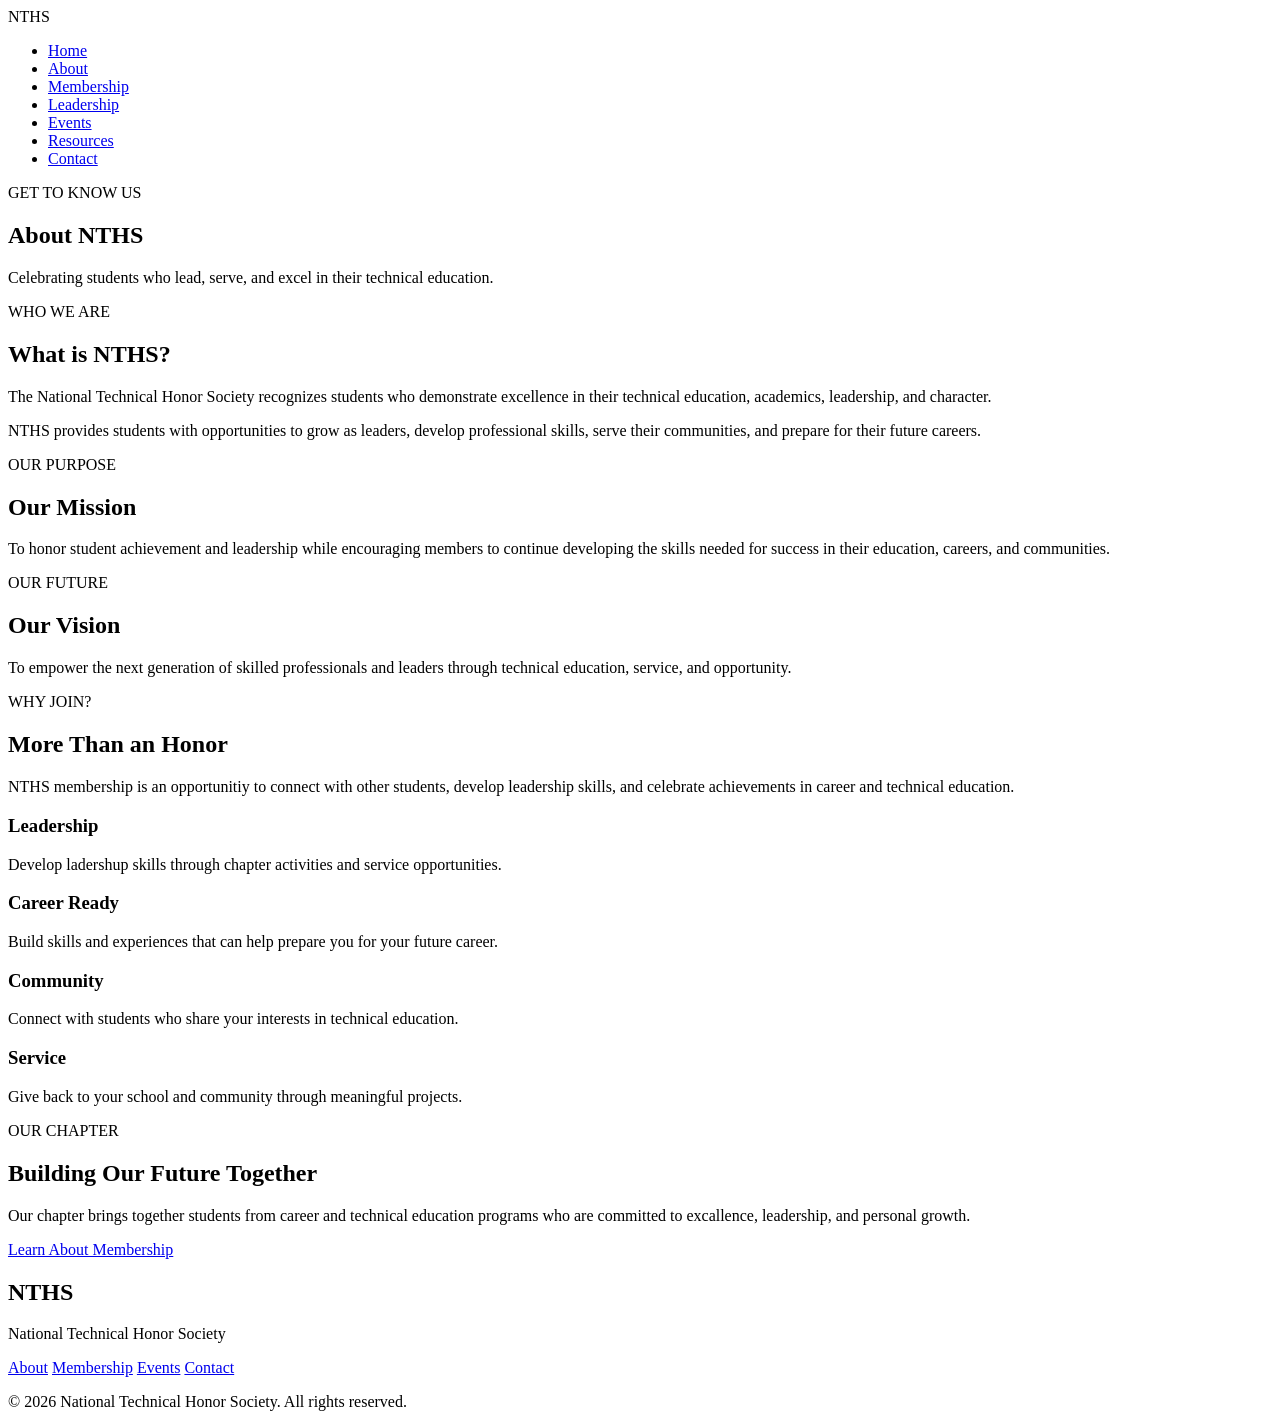
==== about.html @ 24584bff "added chpter section/footer" ====
<!DOCTYPE html>
<html lang="en">

<head>
    <meta charset="UTF-8">
    <meta name="viewport" content="width=device-width, initial-scale=1.0">
    <title>About | NTHS</title>
    <link rel="stylesheet" href="styles.css">
</head>
<body>
    <!-- Navigation bar -->
     <header>
        <nav class="navbar">

            <div class="logo">
                NTHS
            </div>

            <ul class="nav-links">
                <li><a href=index.html>Home</a></li>
                <li><a href="about.html">About</a></li>
                <li><a href="membership.html">Membership</a></li>
                <li><a href="leadership.html">Leadership</a></li>
                <li><a href="events.html">Events</a></li>
                <li><a href="resources.html">Resources</a></li>
                <li><a href="contact.html">Contact</a></li>
            </ul>

        </nav>
     </header>


     <!-- Page Header -->
      <section class="page-header">

        <p class="section-label">GET TO KNOW US</p>

        <h1>About NTHS</h1>

        <p>
            Celebrating students who lead, serve, and excel in their technical education.
        </p>

      </section>


      <!-- What is NTHS -->
       <section class="about-section">

        <div class="about-text">

            <p class="section-label">WHO WE ARE</p>

            <h2>What is NTHS?</h2>

            <p>
                The National Technical Honor Society recognizes students who demonstrate excellence in their technical education, academics, leadership, and character.
            </p>

            <p>
                NTHS provides students with opportunities to grow as leaders, develop professional skills, serve their communities, and prepare for their future careers.
            </p>


        </div>

       </section>


       <!-- Mission and Vision -->
        <section class="mission-section">

            <div class="info-card">

                <p class="section-label">OUR PURPOSE</p>

                <h2>Our Mission</h2>

                <p>
                    To honor student achievement and leadership while encouraging members to continue developing the skills needed for success in their education, careers, and communities.
                </p>

            </div>

            <div class="info-card">

                <p class="section-label">OUR FUTURE</p>

                <h2>Our Vision</h2>

                <p>
                    To empower the next generation of skilled professionals and leaders through technical education, service, and opportunity.
                </p>

            </div>

        </section>


        <!-- Why NTHS -->
         <section class="why-section">
            <div class="section-content">

                <p class="section-label">WHY JOIN?</p>
                <h2>More Than an Honor</h2>
                <p>
                    NTHS membership is an opportunitiy to connect with other students, develop leadership skills, and celebrate achievements in career and technical education.
                </p>

            </div>

            <div class="benefit-container">
                <div class="benefit-card">
                    <h3>Leadership</h3>
                    <p>Develop ladershup skills through chapter activities and service opportunities. 
                    </p>
                </div>

                <div class="benefit-card">
                    <h3>Career Ready</h3>
                    <p>
                        Build skills and experiences that can help prepare you for your future career.
                    </p>
                </div>

                <div class="benefit-card">
                    <h3>Community</h3>
                    <p>
                        Connect with students who share your interests in technical education.
                    </p>
                </div>

                <div class="benefit-card">
                    <h3>Service</h3>
                    <p>
                        Give back to your school and community through meaningful projects.
                    </p>
                </div>
            </div>
         </section>

         <!-- Chapter Section -->
          <section class="chapter-section">
            <div class="section-content">
                <p class="section-label">OUR CHAPTER</p>
                <h2>Building Our Future Together</h2>
                <p>
                    Our chapter brings together students from career and technical education programs who are committed to excallence, leadership, and personal growth.
                </p>
                <a href="membership.html" class="button">
                    Learn About Membership
                </a>
            </div>
          </section>

          <!-- Footer -->
           <footer>
            <div class="footer-content">
                <h2>NTHS</h2>
                <p>
                    National Technical Honor Society
                </p>
                <div class="footer-links">
                <a href="about.html">About</a>
                <a href="membership.html">Membership</a>
                <a href="events.html">Events</a>
                <a href="contact.html">Contact</a>
            </div>
            <p class="copyright">
                 &copy; 2026 National Technical Honor Society. All rights reserved.
            </p>
            </div>
           </footer>
</body>

</html>
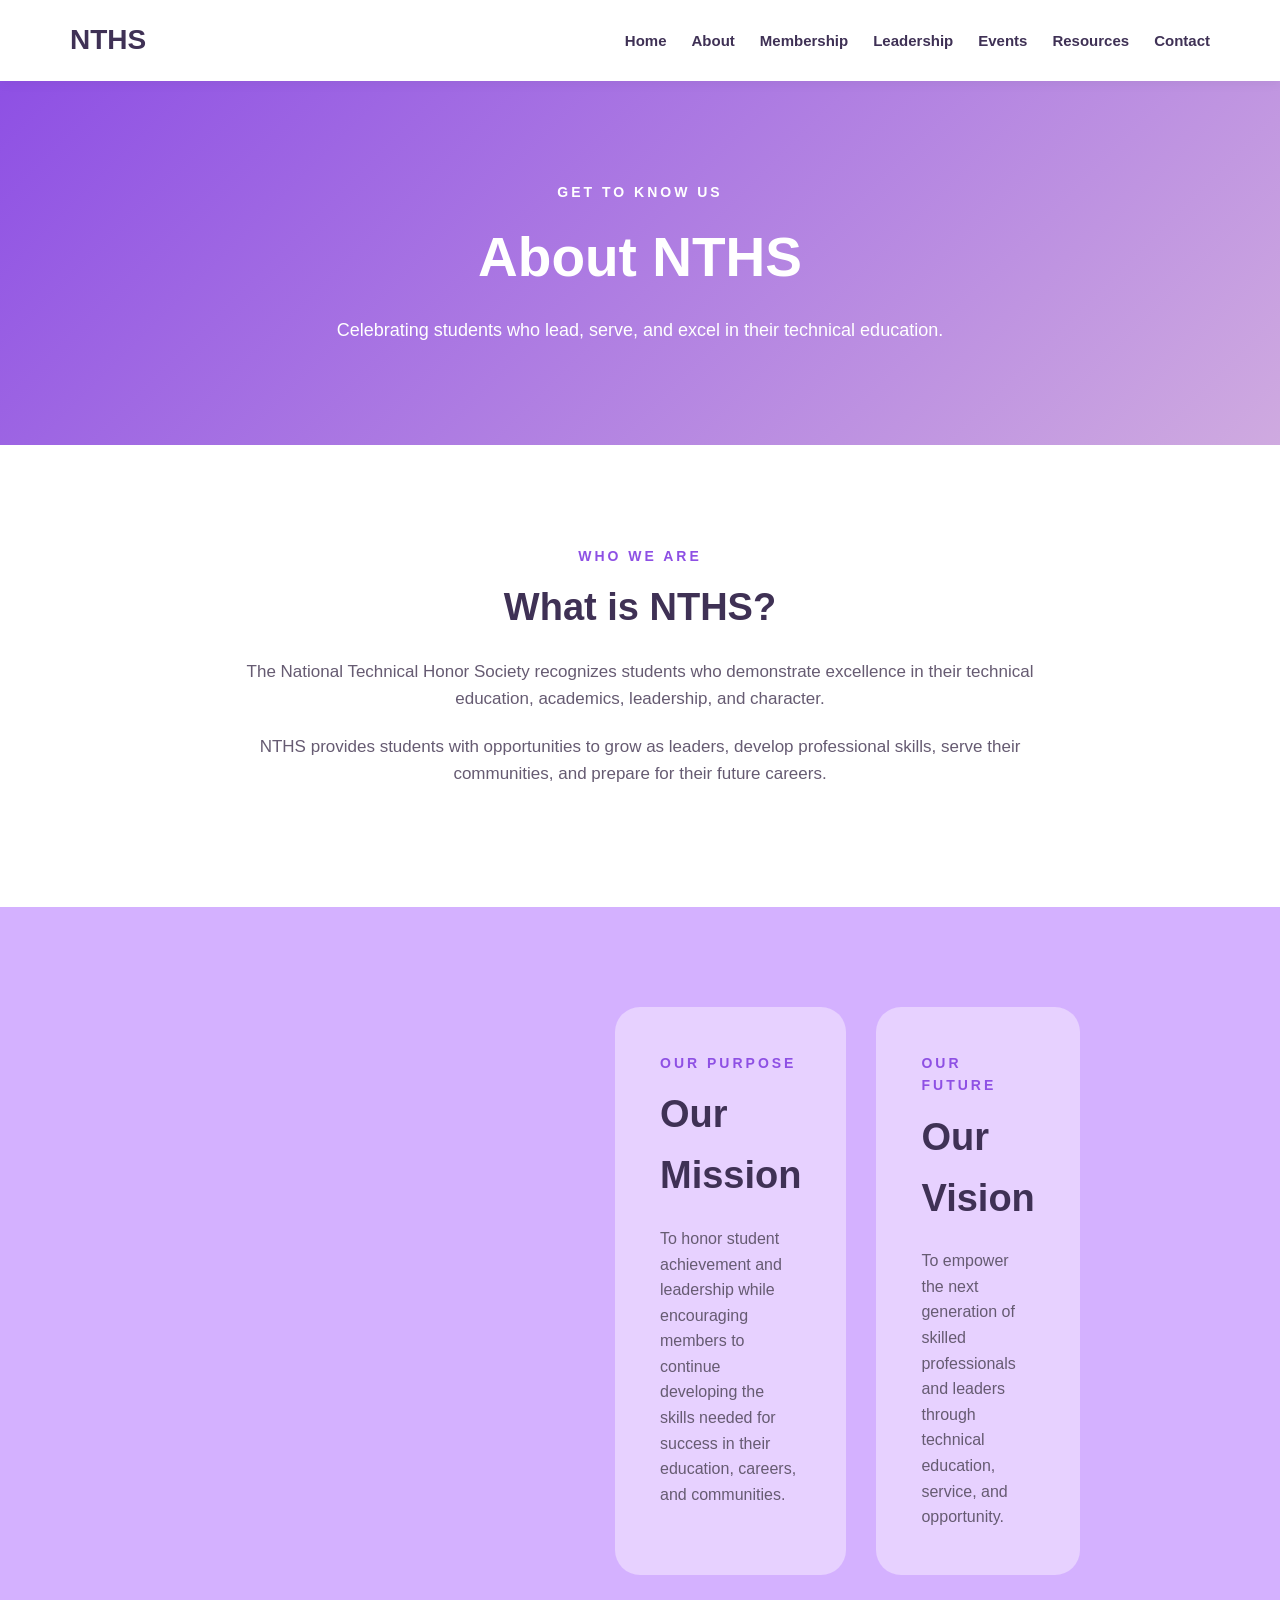
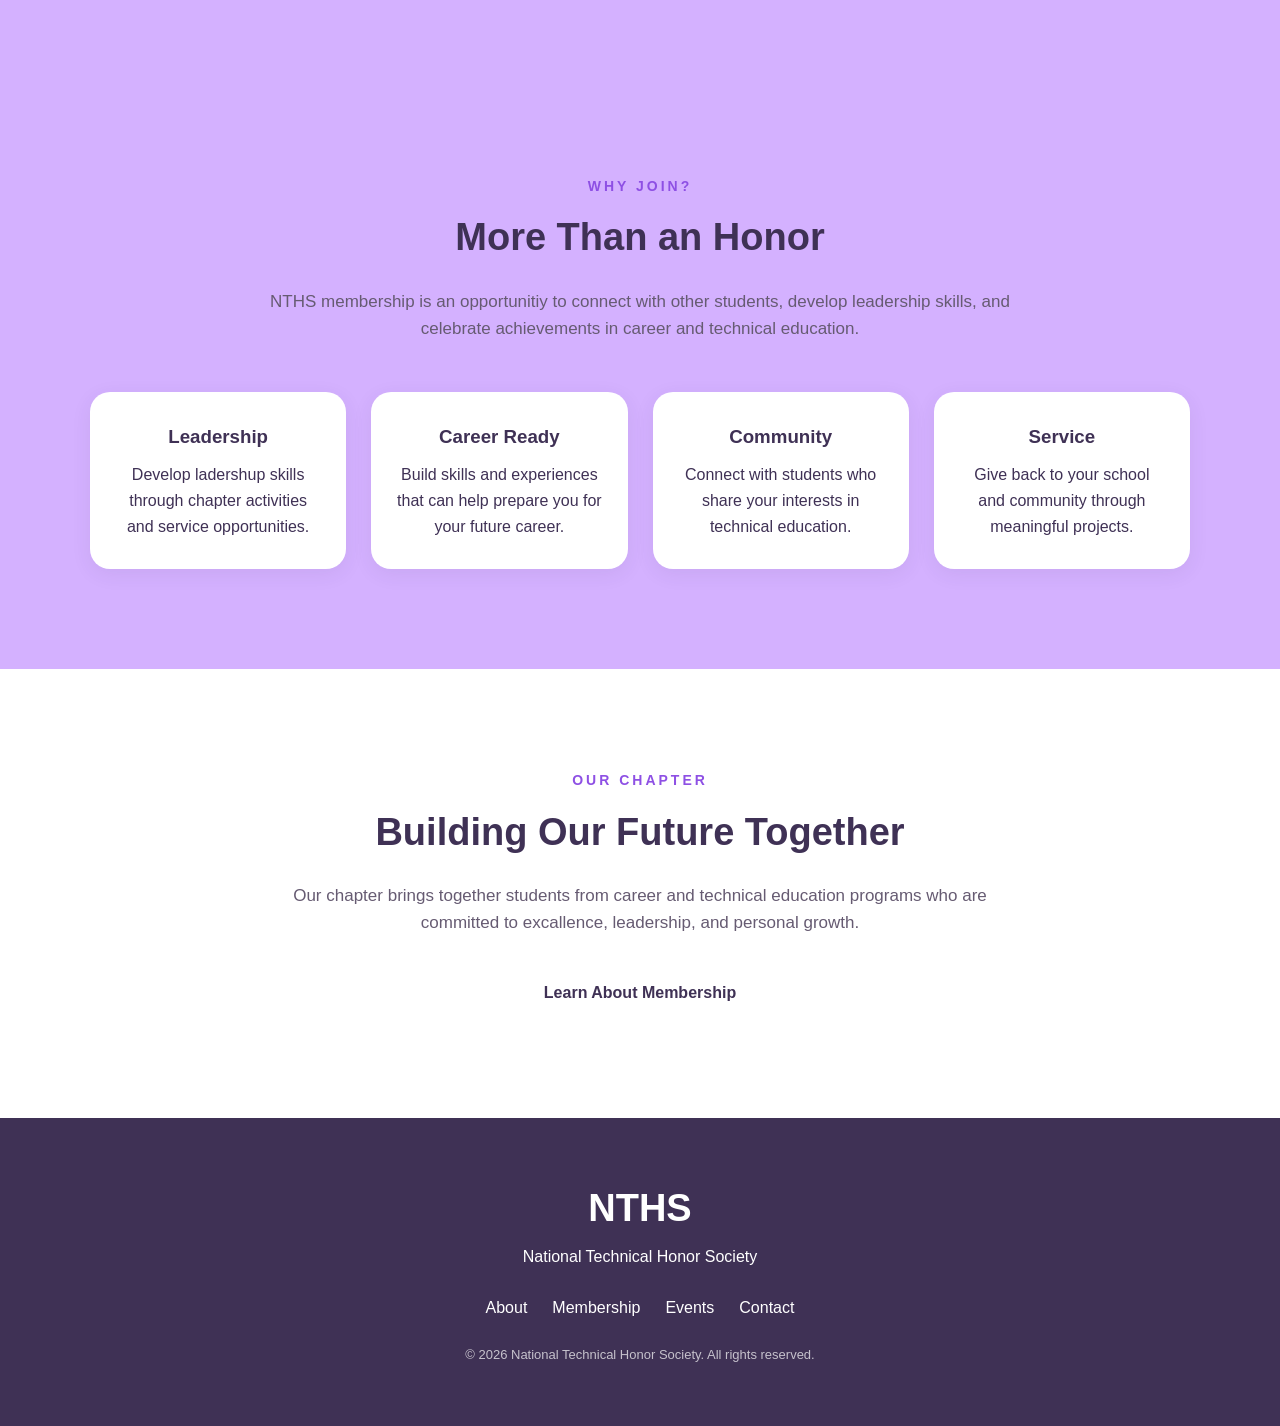
==== commit 769037d3: "chanhged letter" ====
--- a/about.html
+++ b/about.html
@@ -5,7 +5,7 @@
     <meta charset="UTF-8">
     <meta name="viewport" content="width=device-width, initial-scale=1.0">
     <title>About | NTHS</title>
-    <link rel="stylesheet" href="styles.css">
+    <link rel="stylesheet" href="style.css">
 </head>
 <body>
     <!-- Navigation bar -->
--- a/style.css
+++ b/style.css
@@ -0,0 +1,514 @@
+/* =========================
+   GENERAL STYLES
+========================= */
+
+:root {
+    --purple: #8e50e4;
+    --light-purple: #d4b1ff;
+    --lilac: #cfaae0;
+    --dark-purple: #3f3155;
+    --white: #FFFFFF;
+    --soft-purple: #e7d1ff;
+}
+
+* {
+    margin: 0;
+    padding: 0;
+    box-sizing: border-box;
+}
+
+body {
+    font-family: Arial, sans-serif;
+    background-color: var(--light-purple);
+    color: var(--dark-purple);
+    line-height: 1.6;
+}
+
+a {
+    text-decoration: none;
+    color: inherit;
+}
+
+/* =========================
+   NAVIGATION
+========================= */
+
+header {
+    background-color: var(--white);
+    position: sticky;
+    top: 0;
+    z-index: 1000;
+    box-shadow: 0 2px 10px rgba(63, 49, 85, 0.08);
+}
+
+.navbar {
+    max-width: 1200px;
+    margin: auto;
+    padding: 18px 30px;
+
+    display: flex;
+    align-items: center;
+    justify-content: space-between;
+}
+
+.logo {
+    font-size: 28px;
+    font-weight: bold;
+    color: var(--dark-purple)
+}
+
+.nav-links {
+    display: flex;
+    list-style: none;
+    gap: 25px;
+}
+
+.nav-links a {
+    font-size: 15px;
+    font-weight: 600;
+    transition: 0.3s;
+}
+
+.nav-links a:hover {
+    color: var(--purple);
+}
+
+/* =========================
+   HERO
+========================= */
+
+.hero {
+    min-height: 650px;
+
+    display: flex;
+    align-items: center;
+    justify-content: center;
+
+    text-align: center;
+
+    background: linear-gradient(
+        135deg,
+        var(--purple),
+        var(--lilac)
+    );
+
+    padding: 80px 20px;
+}
+
+.hero-content {
+    max-width: 800px;
+}
+
+.small-heading {
+    font-size: 15px;
+    font-weight: bold;
+    letter-spacing: 4px;
+    color: var(--white);
+    margin-bottom: 15px;
+}
+
+.hero h1 {
+    font-size: 60px;
+    line-height: 1.1;
+    color: var(--white);
+    margin-bottom: 25px;
+}
+
+.hero p {
+    font-size: 19px;
+    color: var(--white);
+    margin-bottom: 35px;
+}
+
+.button {
+    display: inline-block;
+
+    background-color: var(--white);
+    color: var(--dark-purple);
+
+    padding: 13px 30px;
+
+    border-radius: 30px;
+
+    font-weight: bold;
+
+    transition: 0.3s;
+}
+
+.button:hover {
+    transform: translateY(-3px);
+    box-shadow: 0 8px 20px rgba(63, 49, 85, 0.2);
+}
+
+
+/* =========================
+   ABOUT SECTION
+========================= */
+
+.about-preview {
+    background-color: var(--white);
+    padding: 100px 20px;
+}
+
+.section-content {
+    max-width: 800px;
+    margin: auto;
+    text-align: center;
+}
+
+.section-label {
+    color: var(--purple);
+    font-size: 14px;
+    font-weight: bold;
+    letter-spacing: 3px;
+    margin-bottom: 10px;
+}
+
+h2 {
+    font-size: 38px;
+    margin-bottom: 20px;
+}
+
+.section-content p:not(.section-label) {
+    font-size: 17px;
+    color: #665b72;
+    margin-bottom: 25px;
+}
+
+.text-link {
+    font-weight: bold;
+    color: var(--dark-purple)
+}
+
+.text-link:hover {
+    color: var(--purple)
+}
+
+
+/* =========================
+   PILLARS
+========================= */
+
+.pillars {
+    padding: 100px 30px;
+    text-align: center;
+}
+
+.pillar-container {
+    max-width: 1100px;
+    margin: 50px auto 0;
+
+    display: grid;
+    grid-template-columns: repeat(4, 1fr);
+    gap: 25px;
+}
+
+.pillar-card {
+    background-color: var(--white);
+
+    padding: 35px 25px;
+
+    border-radius: 20px;
+
+    box-shadow: 0 5px 20px rgba(63, 49, 85, 0.08);
+
+    transition: 0.3s;
+}
+
+.pillar-card:hover {
+    transform: translateY(-7px);
+}
+
+.icon {
+    font-size: 35px;
+    margin-bottom: 15px;
+}
+
+.pillar-card h3 {
+    margin-bottom: 10px;
+    font-size: 20px;
+}
+
+.pillar-card p {
+    color: #665b72;
+    font-size: 15px;
+}
+
+
+/* =========================
+   EVENTS
+========================= */
+
+.events-preview {
+    background-color: var(--soft-purple);
+    padding: 100px 30px;
+    text-align: center;
+}
+
+.event-container {
+    max-width: 1100px;
+    margin: 50px auto 0;
+
+    display: grid;
+    grid-template-columns: repeat(3, 1fr);
+    gap: 25px;
+}
+
+.event-card {
+    background-color: var(--white);
+
+    padding: 35px;
+
+    border-radius: 20px;
+
+    text-align:left;
+
+    box-shadow: 0 5px 20px rgba(63, 49, 85, 0.08);
+}
+
+.event-date {
+    color: var(--purple);
+    font-size: 13px;
+    font-weight: bold;
+    letter-spacing: 2px;
+}
+
+.event-card p {
+    color: #665b72;
+    margin-bottom: 20px;
+}
+
+.event-card a {
+    font-weight: bold;
+    color: var(--dark-purple);
+}
+
+.event-card a:hover {
+    color: var(--purple)
+}
+
+
+/* =========================
+   FOOTER
+========================= */
+
+footer {
+    background-color: var(--dark-purple);
+    color: var(--white);
+    padding: 60px 30px;
+    text-align: center;
+}
+
+.footer-content {
+    max-width: 900px;
+    margin: auto;
+}
+
+.footer-content h2 {
+    margin-bottom: 5px;
+}
+
+.footer-links {
+    margin: 25px 0;
+    display: flex;
+    justify-content: center;
+    gap: 25px;
+}
+
+.footer-links a:hover {
+    color: var(--lilac);
+}
+
+.copyright {
+    font-size: 13px;
+    opacity: 0.7;
+}
+
+
+/* =========================
+   MOBILE
+========================= */
+
+@media (max-width: 800px) {
+
+    .navbar {
+        flex-direction: column;
+        gap: 15px;
+    }
+
+    .nav-links {
+        flex-wrap: wrap;
+        justify-content: center;
+        gap: 15px
+    }
+
+    .hero h1 {
+        font-size: 42px;
+    }
+
+    .pillar-container {
+        grid-template-columns: repeat(2, 1fr);
+    }
+
+    .event-container {
+        grid-template-columns: 1fr;
+    }
+}
+
+
+@media (max-width: 500px) {
+
+    .pillar-container {
+        grid-template-columns: 1fr;
+    }
+
+    .hero h1{
+        font-size: 35px;
+    }
+
+    h2 {
+        font-size: 30px;
+    }
+}
+
+/* =========================
+   ABOUT PAGE HEADER
+========================= */
+.page-header{
+    background: linear-gradient(
+        135deg,
+        var(--purple),
+        var(--lilac)
+    );
+    text-align: center;
+    padding: 100px 20px;
+    color: var(--white);
+}
+
+.page-header .section-label{
+    color: var(--white)
+}
+
+.page-header h1 {
+    font-size: 55px;
+    margin-bottom: 15px;
+}
+
+.page-header p:last-child {
+    font-size: 18px;
+}
+
+/* =========================
+   ABOUT SECTION
+========================= */
+.about-section{
+    background-color: var(--white);
+    padding: 100px 30px;
+}
+
+.about-text {
+    max-width: 850px;
+    margin: auto;
+    text-align: center;
+}
+
+.about-text p:not(.section-label) {
+    color: #665b72;
+    font-size: 17px;
+    margin-bottom: 20px;
+}
+
+/* =========================
+   MISSION & VISION
+========================= */
+.mission-section {
+    max-width: 110px;
+    margin: auto;
+    padding: 100px 30px;
+    display: grid;
+    grid-template-columns: 1fr 1fr;
+    gap: 30px;
+}
+
+.info-card {
+    background-color: var(--soft-purple);
+    padding: 45px;
+    border-radius: 25px;
+}
+
+.info-card p:last-child {
+    color: #665b72;
+}
+
+/* =========================
+   WHY NTHS
+========================= */
+.why-section {
+    background-color: var(--light-purple);
+    padding: 100px 30px;
+    text-align: center;
+}
+
+.benefit-container {
+    max-width: 1100px;
+    margin: 50px auto 0;
+    display: grid;
+    grid-template-columns: repeat(4, 1fr);
+    gap: 25px;
+}
+
+.benefit-card {
+    background-color: var(--white);
+    padding: 30px 25px;
+    border-radius: 20px;
+    box-shadow: 0 5px 20px rgba(63, 49, 85, 0.08);
+}
+
+.benefit-card h3 {
+    margin-bottom: 10px;
+}
+
+.benfit-card p {
+    color: #665b72;
+    font-size: 15px;
+}
+
+/* =========================
+   CHAPTER
+========================= */
+.chapter-section {
+    background-color: var(--white);
+    padding: 100px 30px;
+    text-align: center;
+}
+
+.chapter-section p:not(.section-label) {
+    max-width: 750px;
+    margin: 0 auto 30px;
+    color:#665b72;
+    font-size: 17px;
+}
+
+/* =========================
+   ABOUT MOBILE
+========================= */
+@media (max-width: 800px) {
+    .mission-section {
+        grid-template-columns: 1fr;
+    }
+    .benefit-container {
+        grid-template-columns: repeat(2, 1fr);
+    }
+    .page-header h1 {
+        font-size: 42px;
+    }
+}
+
+@media (max-width: 500px) {
+    .benefit-continer {
+        grid-template-columns: 1fr;
+    }
+    .info-card {
+        padding: 30px;
+    }
+}
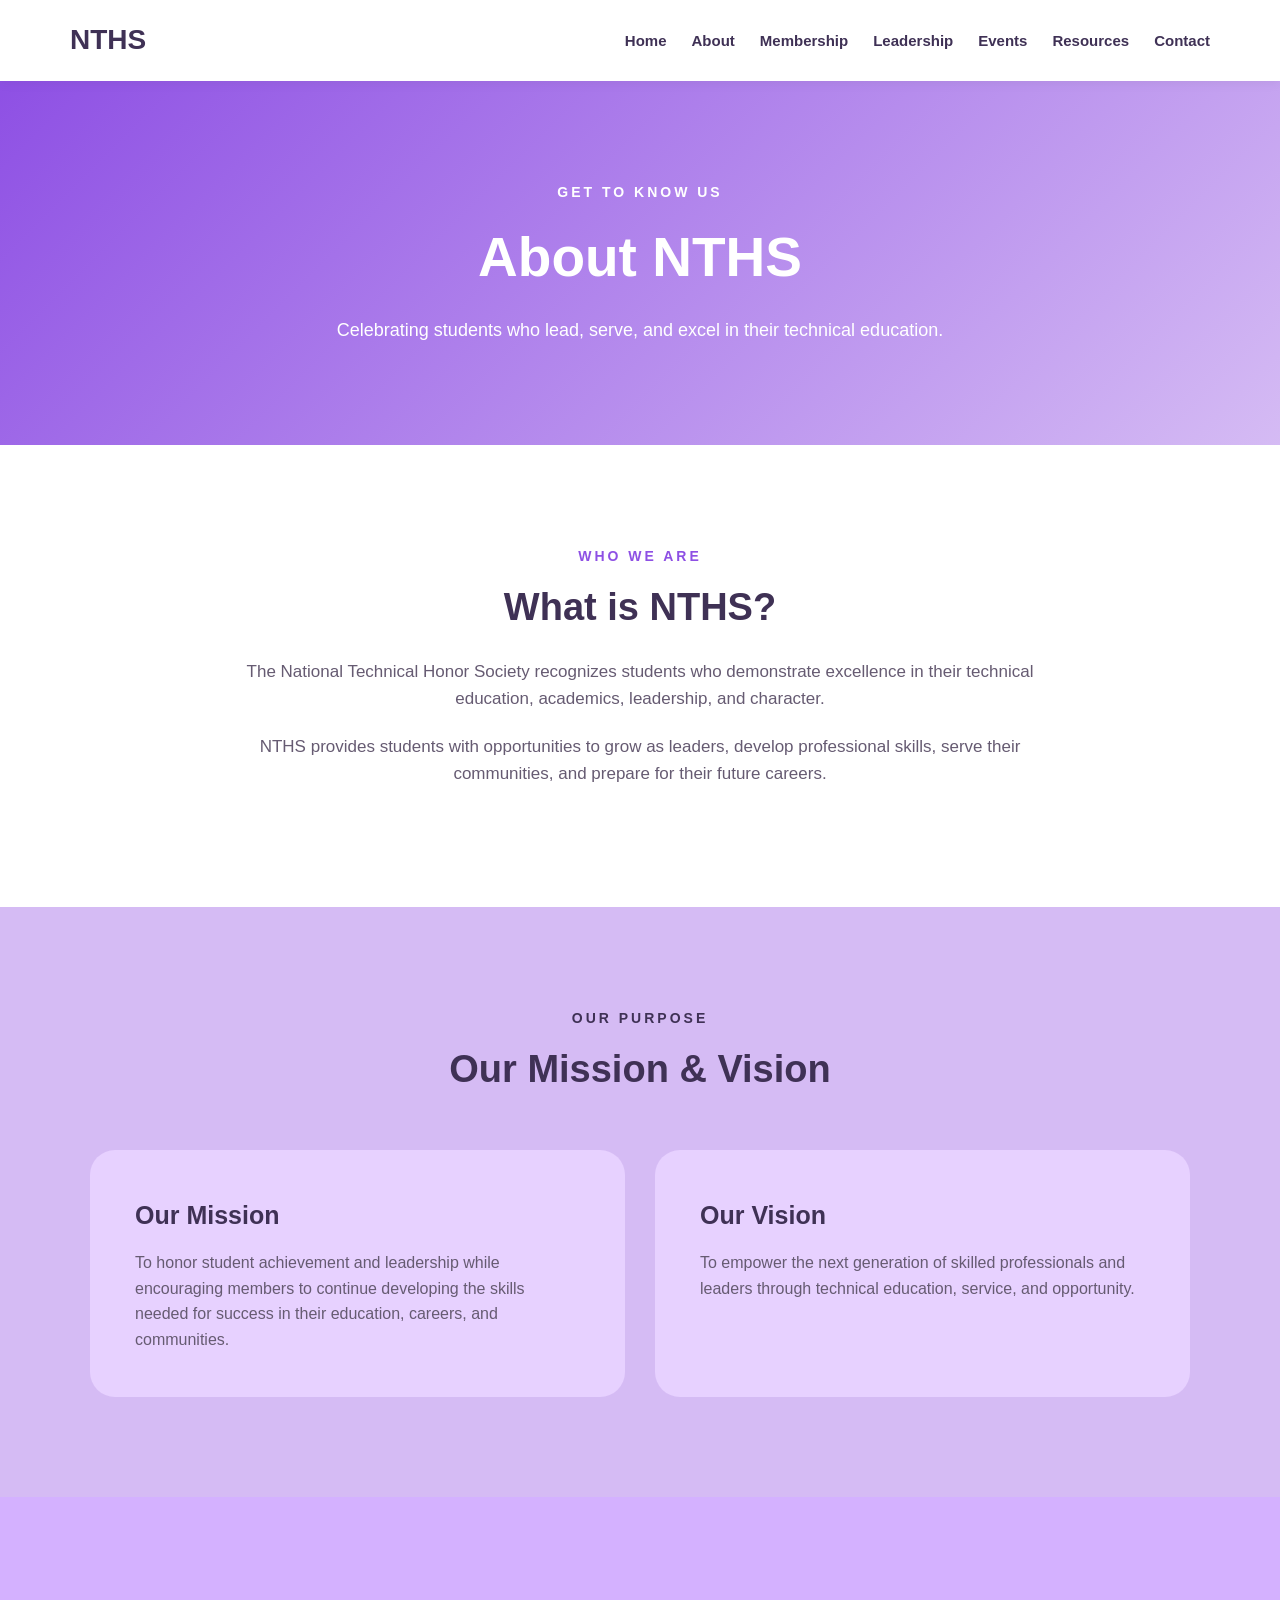
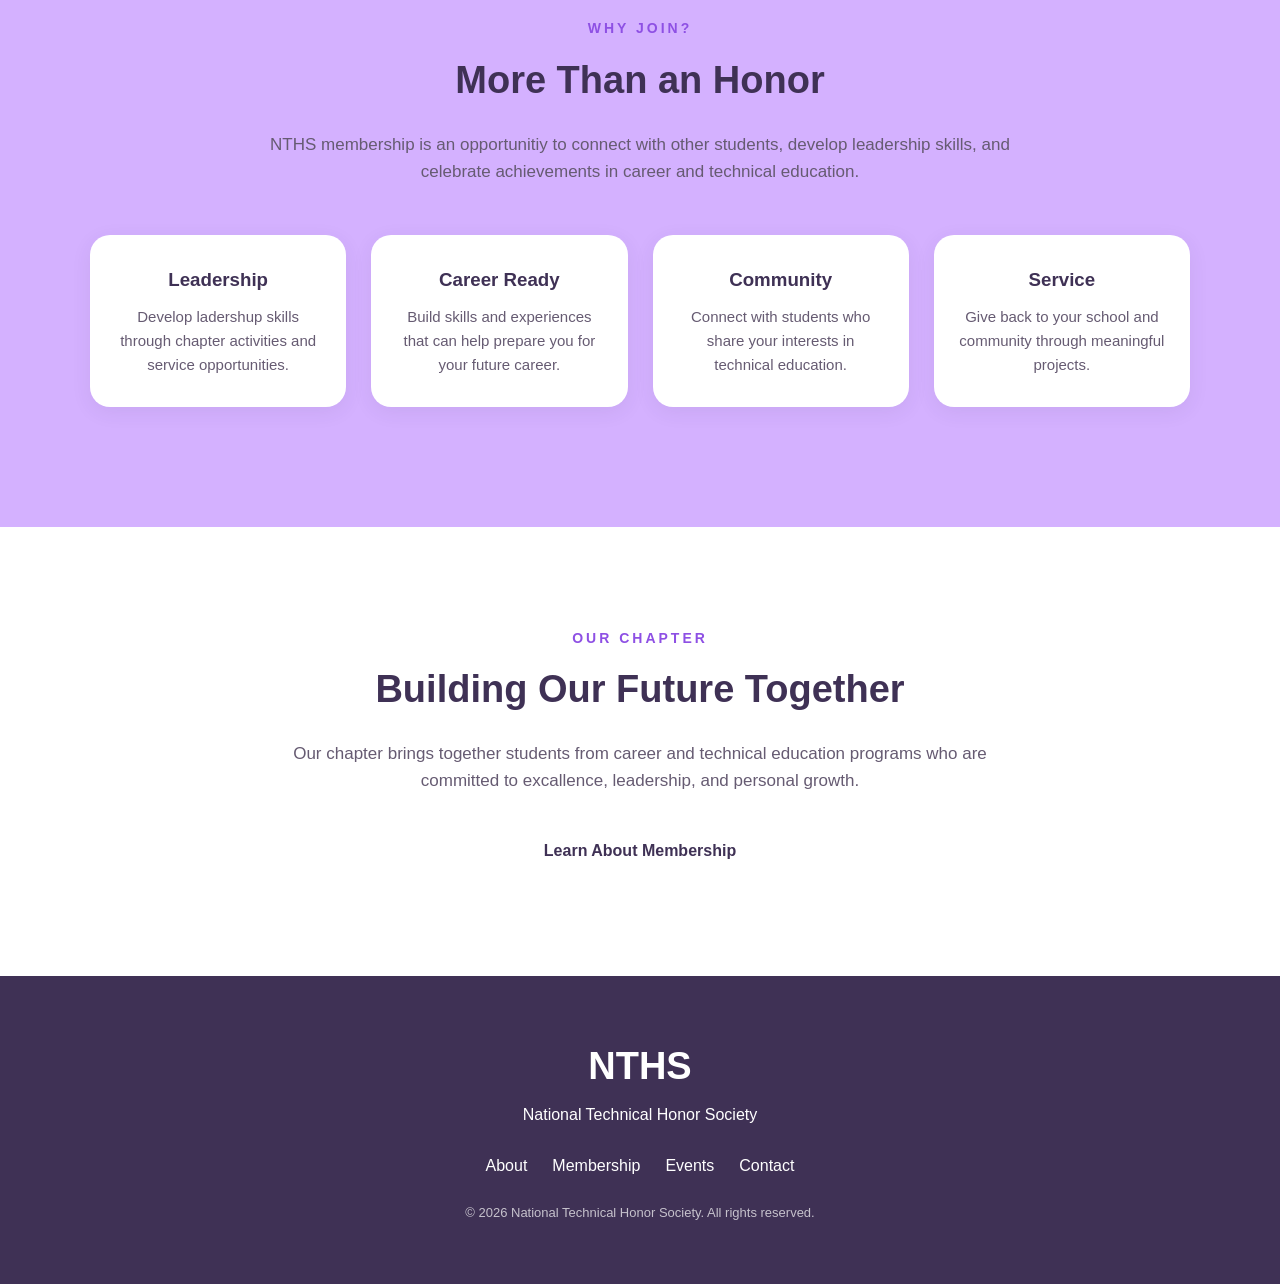
==== commit 36ff151e: "changed mission/vision/why" ====
--- a/about.html
+++ b/about.html
@@ -70,30 +70,29 @@
        <!-- Mission and Vision -->
         <section class="mission-section">
 
+            <div class="mission-header">
+                <p class="section-label">OUR PURPOSE</p>
+                <h2>Our Mission & Vision</h2>
+            </div>
+        <div class="mission-container">
             <div class="info-card">
 
-                <p class="section-label">OUR PURPOSE</p>
-
-                <h2>Our Mission</h2>
+                <h3>Our Mission</h3>
 
                 <p>
                     To honor student achievement and leadership while encouraging members to continue developing the skills needed for success in their education, careers, and communities.
                 </p>
-
+                
             </div>
 
             <div class="info-card">
-
-                <p class="section-label">OUR FUTURE</p>
-
-                <h2>Our Vision</h2>
-
+                <h3>Our Vision</h3>
                 <p>
                     To empower the next generation of skilled professionals and leaders through technical education, service, and opportunity.
                 </p>
 
             </div>
-
+        </div>
         </section>
 
 
--- a/style.css
+++ b/style.css
@@ -5,7 +5,7 @@
 :root {
     --purple: #8e50e4;
     --light-purple: #d4b1ff;
-    --lilac: #cfaae0;
+    --lilac: #d5bbf4;
     --dark-purple: #3f3155;
     --white: #FFFFFF;
     --soft-purple: #e7d1ff;
@@ -422,9 +422,19 @@
    MISSION & VISION
 ========================= */
 .mission-section {
-    max-width: 110px;
+    background-color: var(--lilac);
+    padding: 100px 30px;
+}
+.mission-header {
+    text-align: center;
+    margin-bottom: 50px;
+}
+.mission-header .section-label {
+    color: var(--dark-purple);
+}
+.mission-container {
+    max-width: 1100px;
     margin: auto;
-    padding: 100px 30px;
     display: grid;
     grid-template-columns: 1fr 1fr;
     gap: 30px;
@@ -435,8 +445,11 @@
     padding: 45px;
     border-radius: 25px;
 }
-
-.info-card p:last-child {
+.info-card h3 {
+    font-size: 25px;
+    margin-bottom: 15px;
+}
+.info-card p {
     color: #665b72;
 }
 
@@ -445,7 +458,7 @@
 ========================= */
 .why-section {
     background-color: var(--light-purple);
-    padding: 100px 30px;
+    padding: 120px 30px;
     text-align: center;
 }
 
@@ -468,7 +481,7 @@
     margin-bottom: 10px;
 }
 
-.benfit-card p {
+.benefit-card p {
     color: #665b72;
     font-size: 15px;
 }
@@ -505,7 +518,7 @@
 }
 
 @media (max-width: 500px) {
-    .benefit-continer {
+    .benefit-container {
         grid-template-columns: 1fr;
     }
     .info-card {
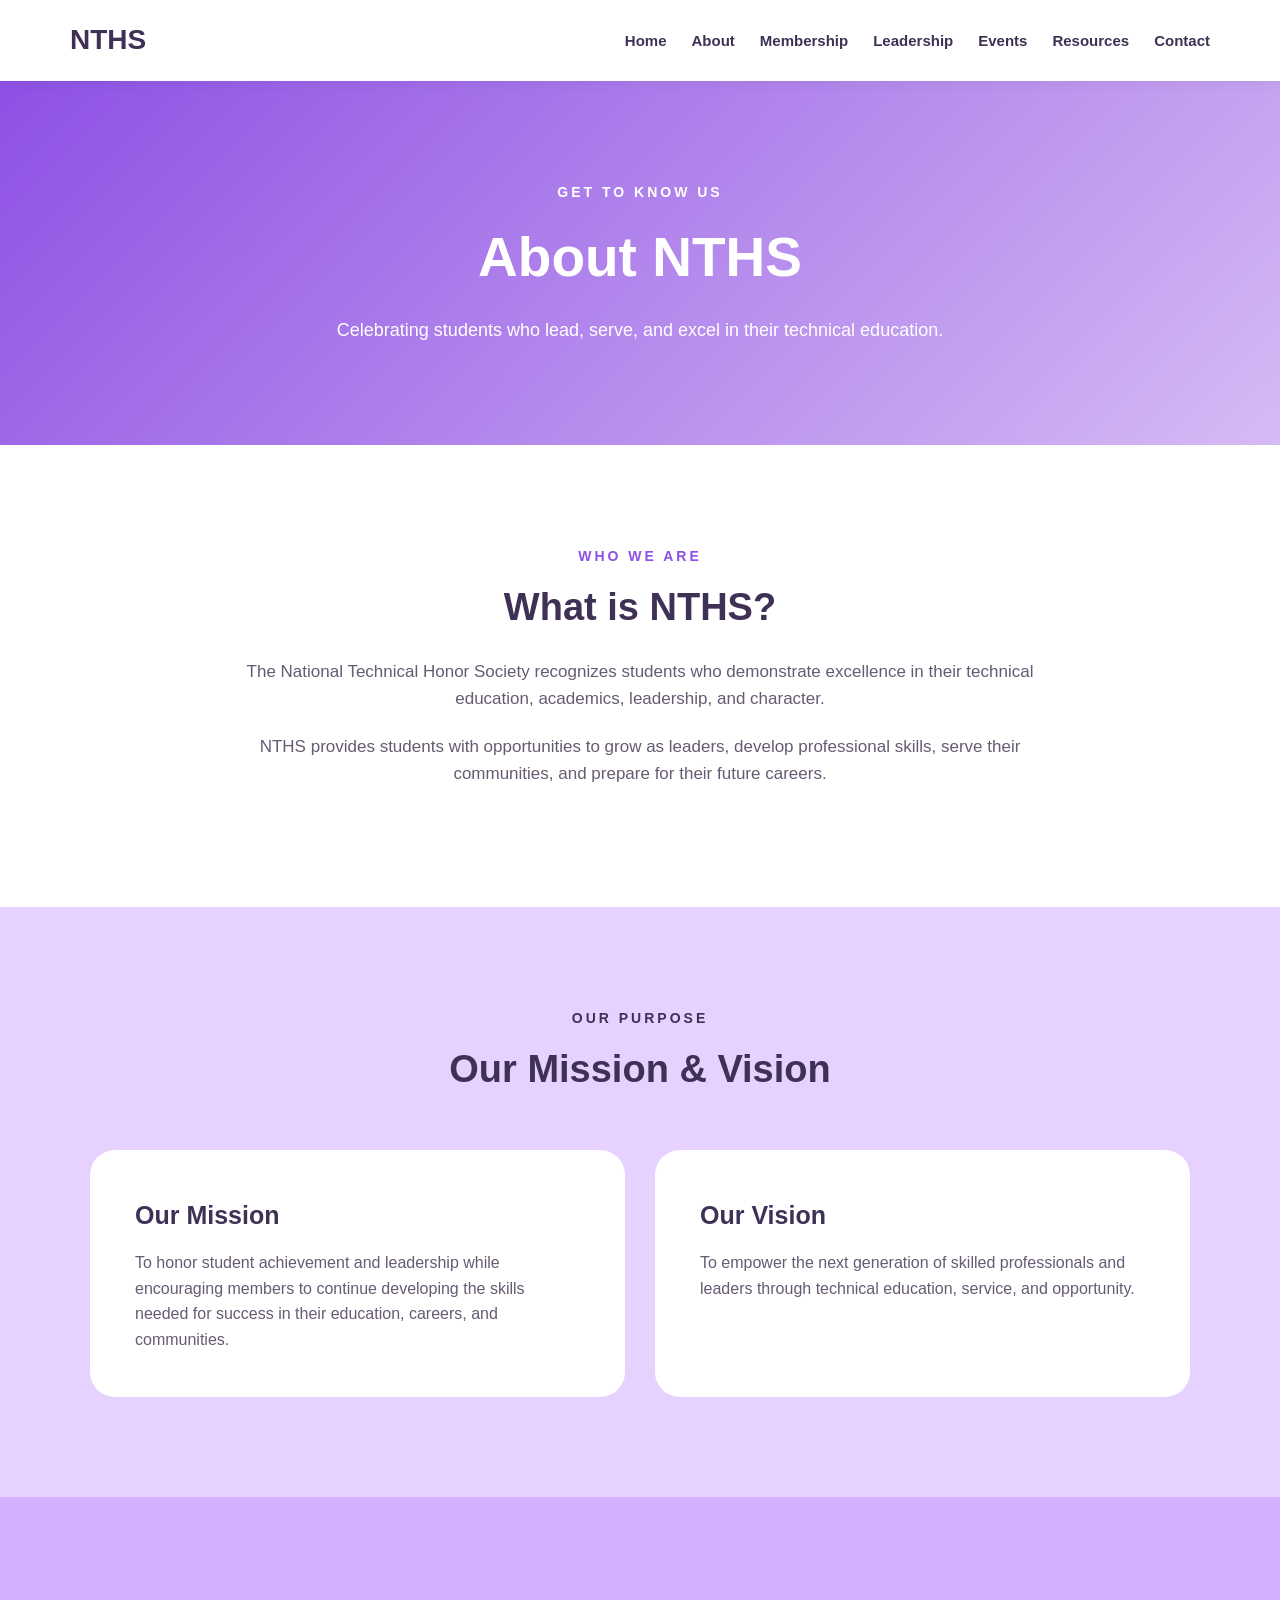
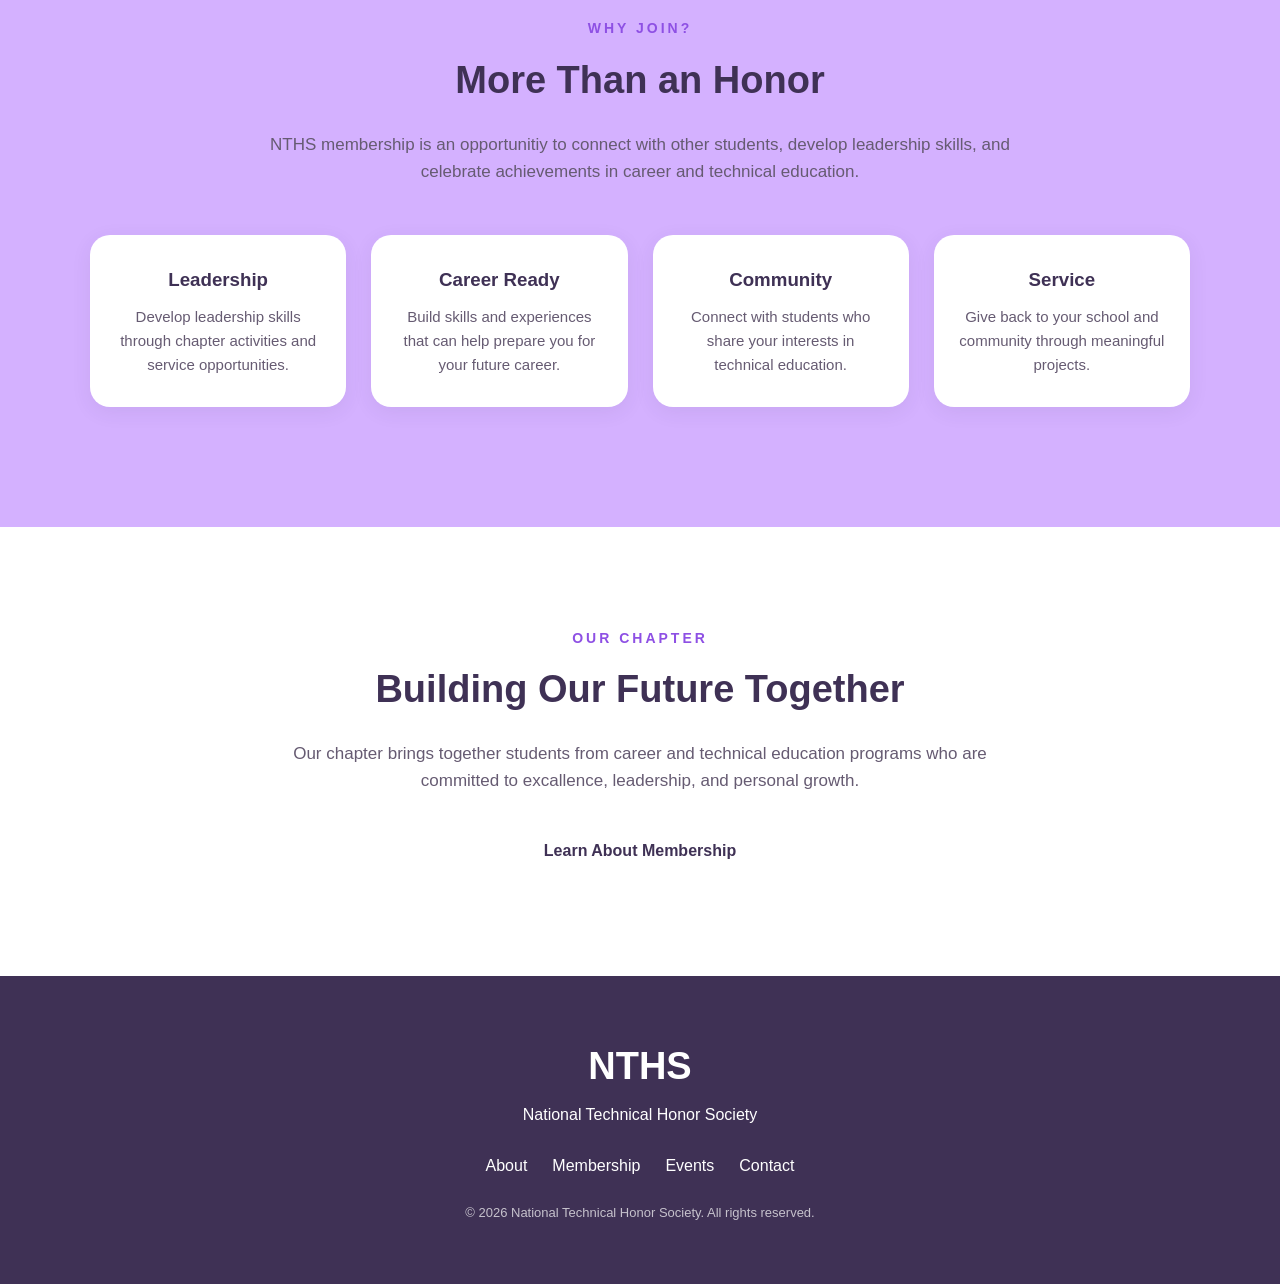
==== commit 3881f755: "changed wording/style" ====
--- a/about.html
+++ b/about.html
@@ -82,7 +82,7 @@
                 <p>
                     To honor student achievement and leadership while encouraging members to continue developing the skills needed for success in their education, careers, and communities.
                 </p>
-                
+
             </div>
 
             <div class="info-card">
@@ -111,7 +111,7 @@
             <div class="benefit-container">
                 <div class="benefit-card">
                     <h3>Leadership</h3>
-                    <p>Develop ladershup skills through chapter activities and service opportunities. 
+                    <p>Develop leadership skills through chapter activities and service opportunities. 
                     </p>
                 </div>
 
--- a/style.css
+++ b/style.css
@@ -422,7 +422,7 @@
    MISSION & VISION
 ========================= */
 .mission-section {
-    background-color: var(--lilac);
+    background-color: var(--soft-purple);
     padding: 100px 30px;
 }
 .mission-header {
@@ -441,7 +441,7 @@
 }
 
 .info-card {
-    background-color: var(--soft-purple);
+    background-color: var(--white);
     padding: 45px;
     border-radius: 25px;
 }
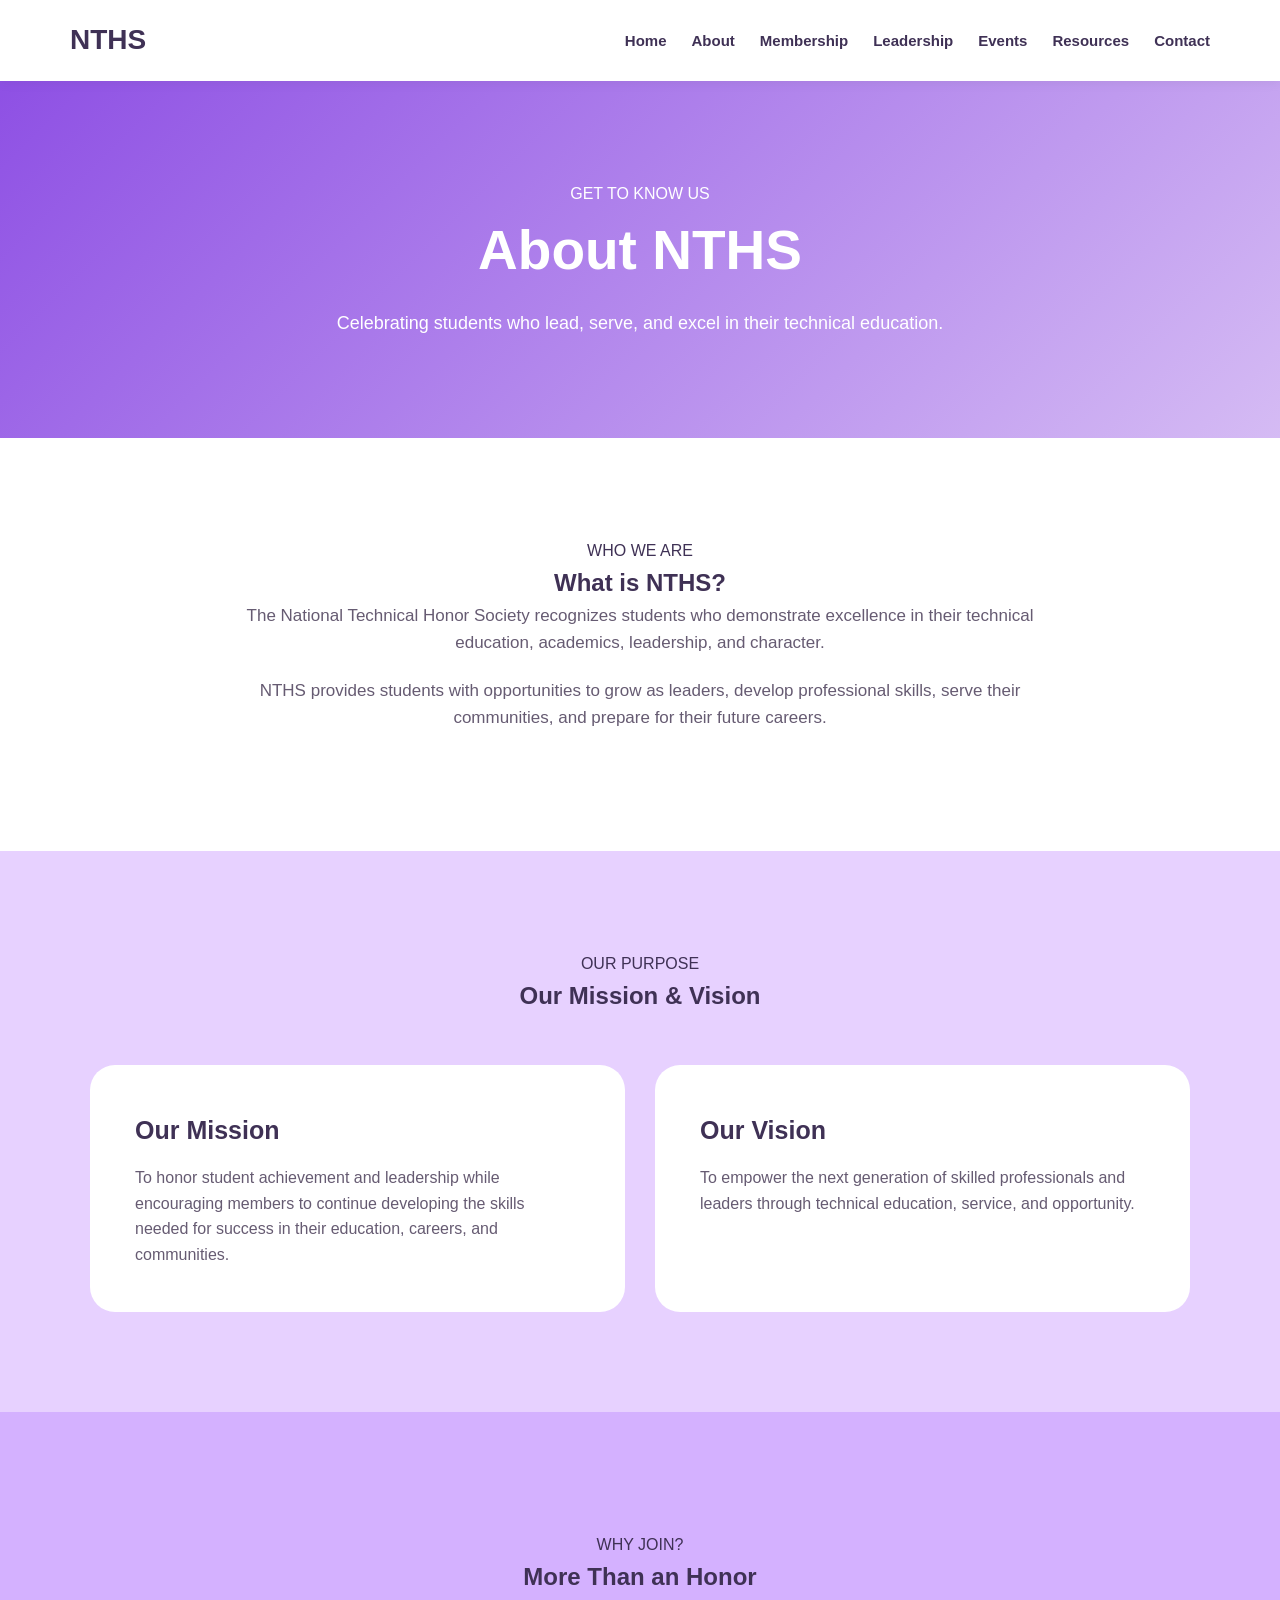
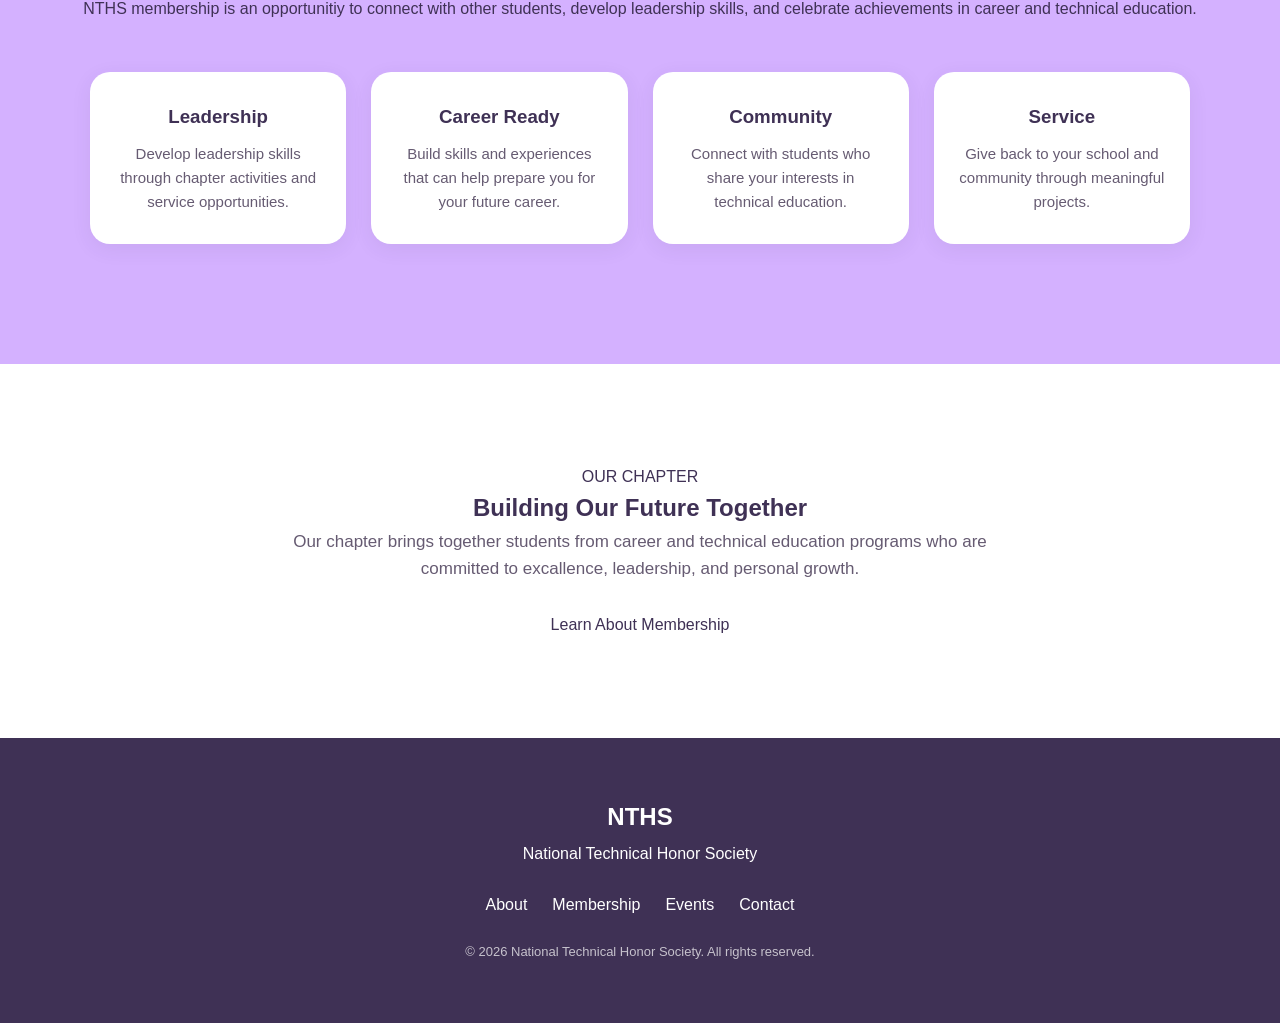
==== commit c5ee027c: "changed styler formstting" ====
--- a/about.html
+++ b/about.html
@@ -5,7 +5,7 @@
     <meta charset="UTF-8">
     <meta name="viewport" content="width=device-width, initial-scale=1.0">
     <title>About | NTHS</title>
-    <link rel="stylesheet" href="style.css">
+    <link rel="stylesheet" href="about.css">
 </head>
 <body>
     <!-- Navigation bar -->
--- a/about.css
+++ b/about.css
@@ -0,0 +1,265 @@
+/* =========================
+   GENERAL STYLES
+========================= */
+
+:root {
+    --purple: #8e50e4;
+    --light-purple: #d4b1ff;
+    --lilac: #d5bbf4;
+    --dark-purple: #3f3155;
+    --white: #FFFFFF;
+    --soft-purple: #e7d1ff;
+}
+
+* {
+    margin: 0;
+    padding: 0;
+    box-sizing: border-box;
+}
+
+body {
+    font-family: Arial, sans-serif;
+    background-color: var(--light-purple);
+    color: var(--dark-purple);
+    line-height: 1.6;
+}
+
+a {
+    text-decoration: none;
+    color: inherit;
+}
+
+/* =========================
+   NAVIGATION
+========================= */
+
+header {
+    background-color: var(--white);
+    position: sticky;
+    top: 0;
+    z-index: 1000;
+    box-shadow: 0 2px 10px rgba(63, 49, 85, 0.08);
+}
+
+.navbar {
+    max-width: 1200px;
+    margin: auto;
+    padding: 18px 30px;
+
+    display: flex;
+    align-items: center;
+    justify-content: space-between;
+}
+
+.logo {
+    font-size: 28px;
+    font-weight: bold;
+    color: var(--dark-purple)
+}
+
+.nav-links {
+    display: flex;
+    list-style: none;
+    gap: 25px;
+}
+
+.nav-links a {
+    font-size: 15px;
+    font-weight: 600;
+    transition: 0.3s;
+}
+
+.nav-links a:hover {
+    color: var(--purple);
+}
+
+/* =========================
+   FOOTER
+========================= */
+
+footer {
+    background-color: var(--dark-purple);
+    color: var(--white);
+    padding: 60px 30px;
+    text-align: center;
+}
+
+.footer-content {
+    max-width: 900px;
+    margin: auto;
+}
+
+.footer-content h2 {
+    margin-bottom: 5px;
+}
+
+.footer-links {
+    margin: 25px 0;
+    display: flex;
+    justify-content: center;
+    gap: 25px;
+}
+
+.footer-links a:hover {
+    color: var(--lilac);
+}
+
+.copyright {
+    font-size: 13px;
+    opacity: 0.7;
+}
+
+/* =========================
+   ABOUT PAGE HEADER
+========================= */
+.page-header{
+    background: linear-gradient(
+        135deg,
+        var(--purple),
+        var(--lilac)
+    );
+    text-align: center;
+    padding: 100px 20px;
+    color: var(--white);
+}
+
+.page-header .section-label{
+    color: var(--white)
+}
+
+.page-header h1 {
+    font-size: 55px;
+    margin-bottom: 15px;
+}
+
+.page-header p:last-child {
+    font-size: 18px;
+}
+
+/* =========================
+   ABOUT SECTION
+========================= */
+.about-section{
+    background-color: var(--white);
+    padding: 100px 30px;
+}
+
+.about-text {
+    max-width: 850px;
+    margin: auto;
+    text-align: center;
+}
+
+.about-text p:not(.section-label) {
+    color: #665b72;
+    font-size: 17px;
+    margin-bottom: 20px;
+}
+
+/* =========================
+   MISSION & VISION
+========================= */
+.mission-section {
+    background-color: var(--soft-purple);
+    padding: 100px 30px;
+}
+.mission-header {
+    text-align: center;
+    margin-bottom: 50px;
+}
+.mission-header .section-label {
+    color: var(--dark-purple);
+}
+.mission-container {
+    max-width: 1100px;
+    margin: auto;
+    display: grid;
+    grid-template-columns: 1fr 1fr;
+    gap: 30px;
+}
+
+.info-card {
+    background-color: var(--white);
+    padding: 45px;
+    border-radius: 25px;
+}
+.info-card h3 {
+    font-size: 25px;
+    margin-bottom: 15px;
+}
+.info-card p {
+    color: #665b72;
+}
+
+/* =========================
+   WHY NTHS
+========================= */
+.why-section {
+    background-color: var(--light-purple);
+    padding: 120px 30px;
+    text-align: center;
+}
+
+.benefit-container {
+    max-width: 1100px;
+    margin: 50px auto 0;
+    display: grid;
+    grid-template-columns: repeat(4, 1fr);
+    gap: 25px;
+}
+
+.benefit-card {
+    background-color: var(--white);
+    padding: 30px 25px;
+    border-radius: 20px;
+    box-shadow: 0 5px 20px rgba(63, 49, 85, 0.08);
+}
+
+.benefit-card h3 {
+    margin-bottom: 10px;
+}
+
+.benefit-card p {
+    color: #665b72;
+    font-size: 15px;
+}
+
+/* =========================
+   CHAPTER
+========================= */
+.chapter-section {
+    background-color: var(--white);
+    padding: 100px 30px;
+    text-align: center;
+}
+
+.chapter-section p:not(.section-label) {
+    max-width: 750px;
+    margin: 0 auto 30px;
+    color:#665b72;
+    font-size: 17px;
+}
+
+/* =========================
+   ABOUT MOBILE
+========================= */
+@media (max-width: 800px) {
+    .mission-section {
+        grid-template-columns: 1fr;
+    }
+    .benefit-container {
+        grid-template-columns: repeat(2, 1fr);
+    }
+    .page-header h1 {
+        font-size: 42px;
+    }
+}
+
+@media (max-width: 500px) {
+    .benefit-container {
+        grid-template-columns: 1fr;
+    }
+    .info-card {
+        padding: 30px;
+    }
+}
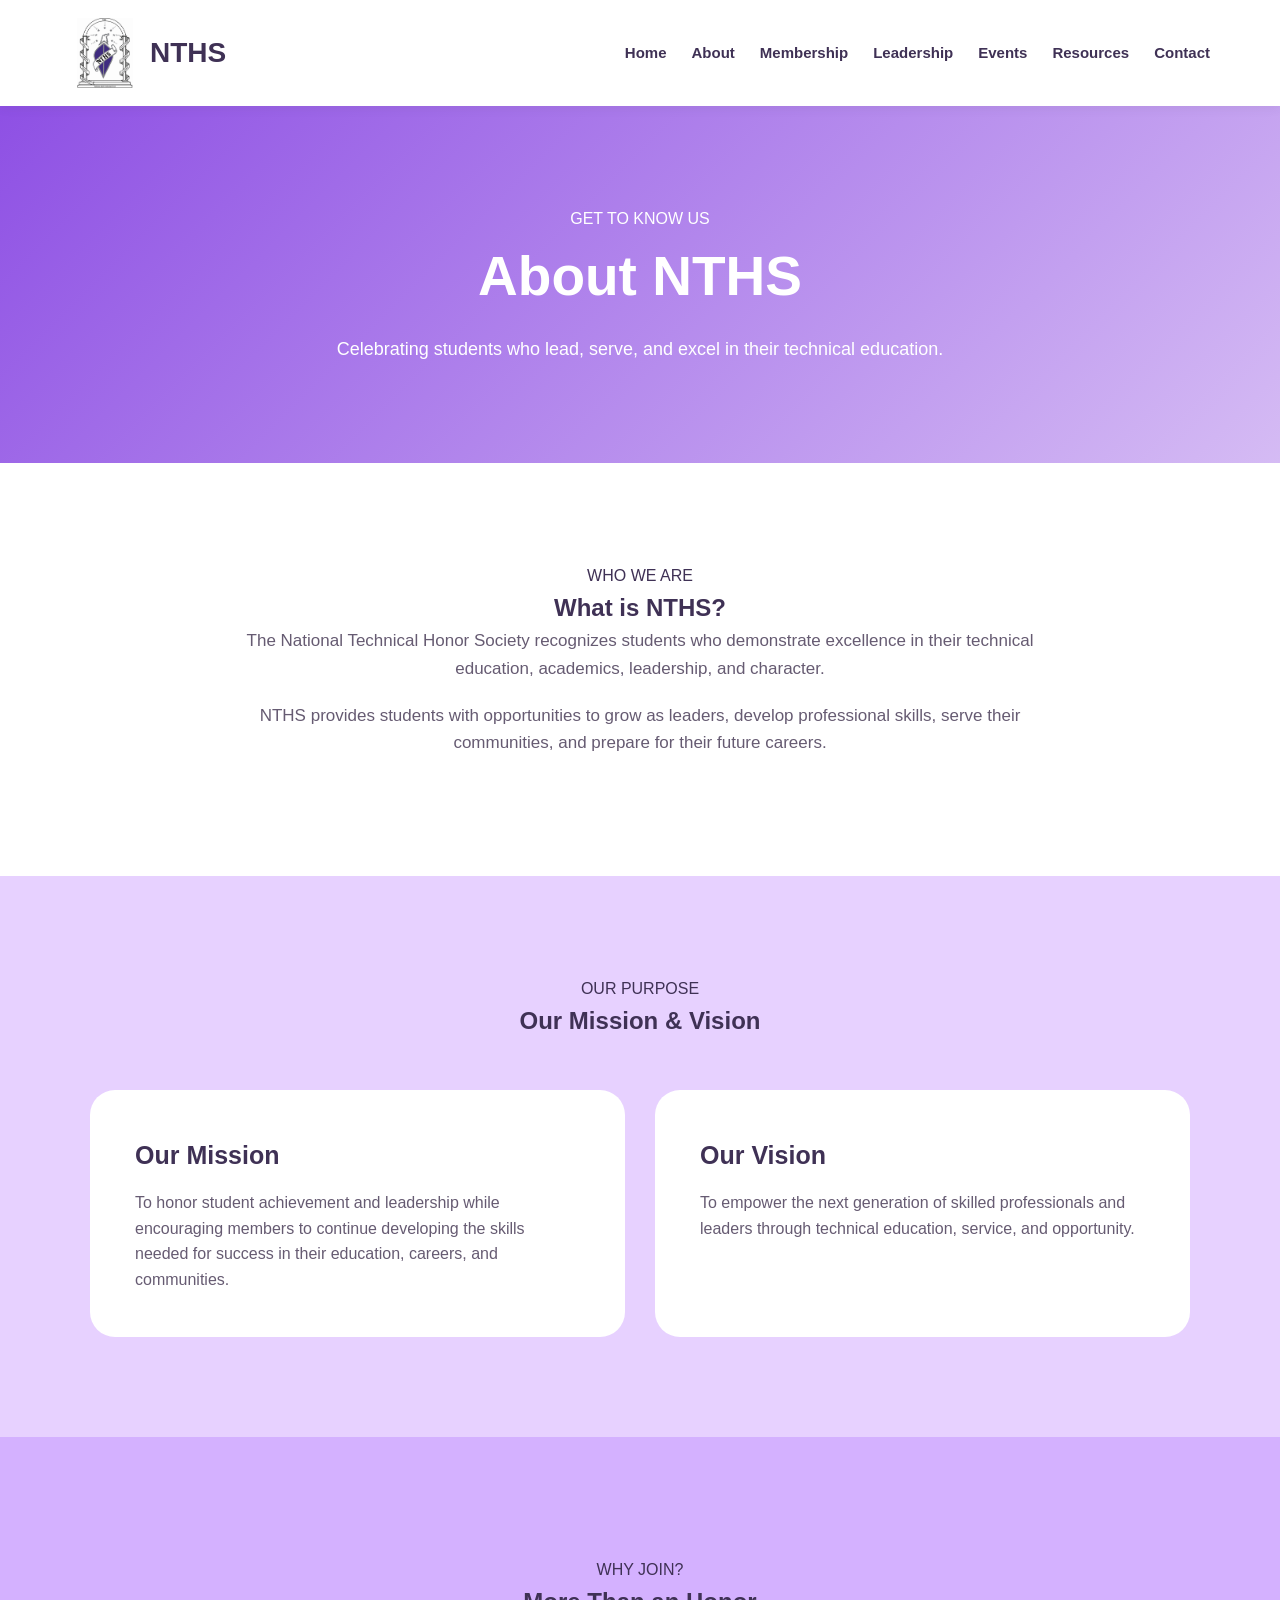
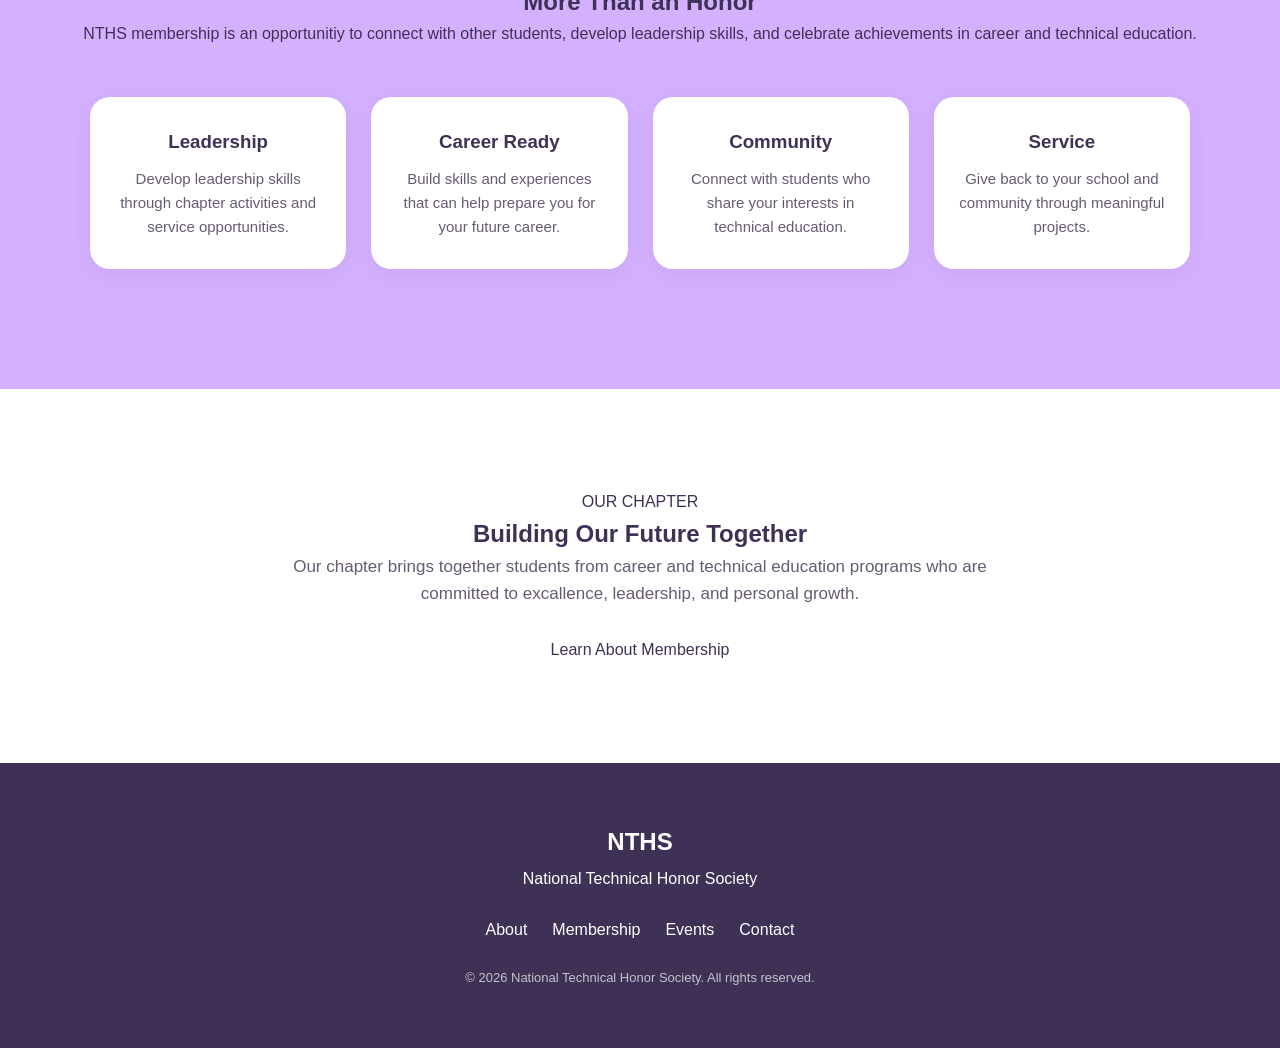
==== commit 73869391: "added logo" ====
--- a/about.html
+++ b/about.html
@@ -13,7 +13,8 @@
         <nav class="navbar">
 
             <div class="logo">
-                NTHS
+                <img src="images/nthslogo.png" alt="National Technical Honor Society Logo">
+                <span>NTHS</span>
             </div>
 
             <ul class="nav-links">
--- a/about.css
+++ b/about.css
@@ -52,9 +52,18 @@
 }
 
 .logo {
+    display: flex;
+    align-items: center;
+    gap: 10px;
     font-size: 28px;
     font-weight: bold;
     color: var(--dark-purple)
+}
+
+.logo img {
+    width: 70px;
+    height: 70px;
+    object-fit: contain;
 }
 
 .nav-links {
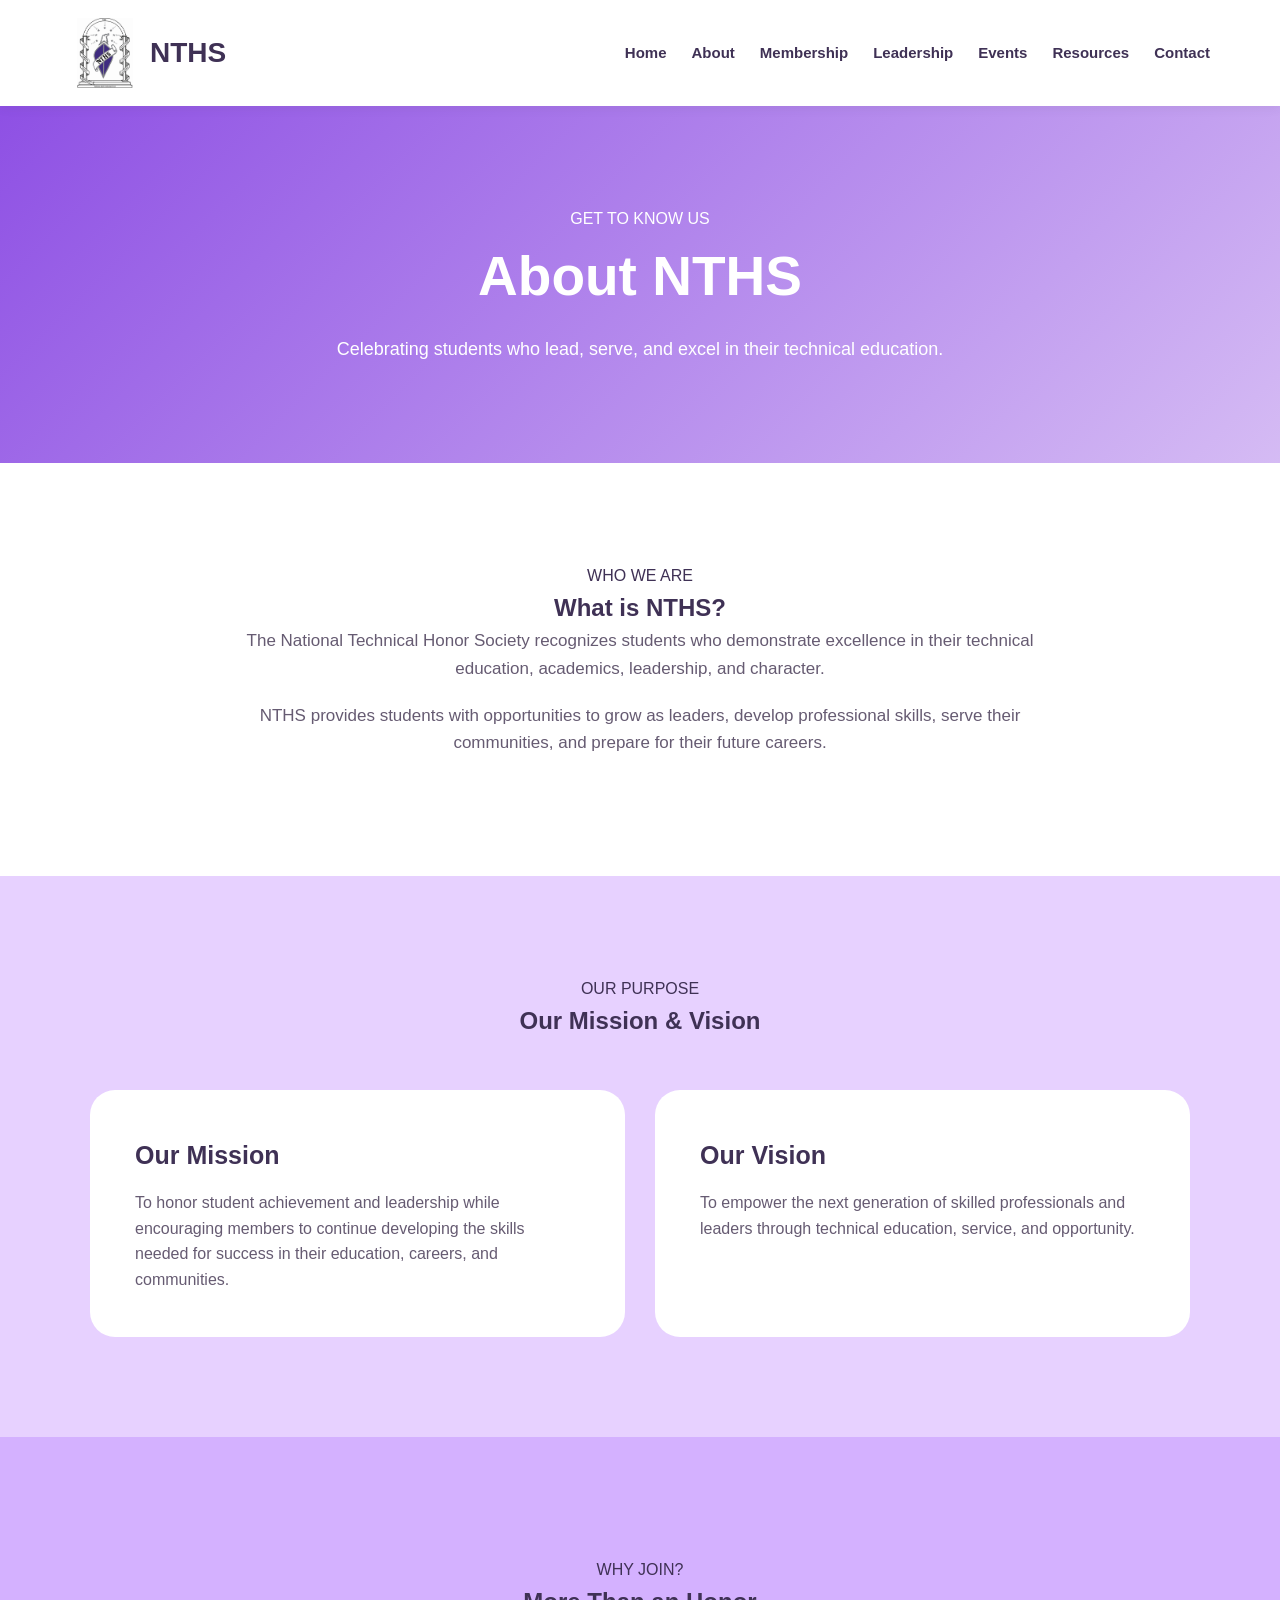
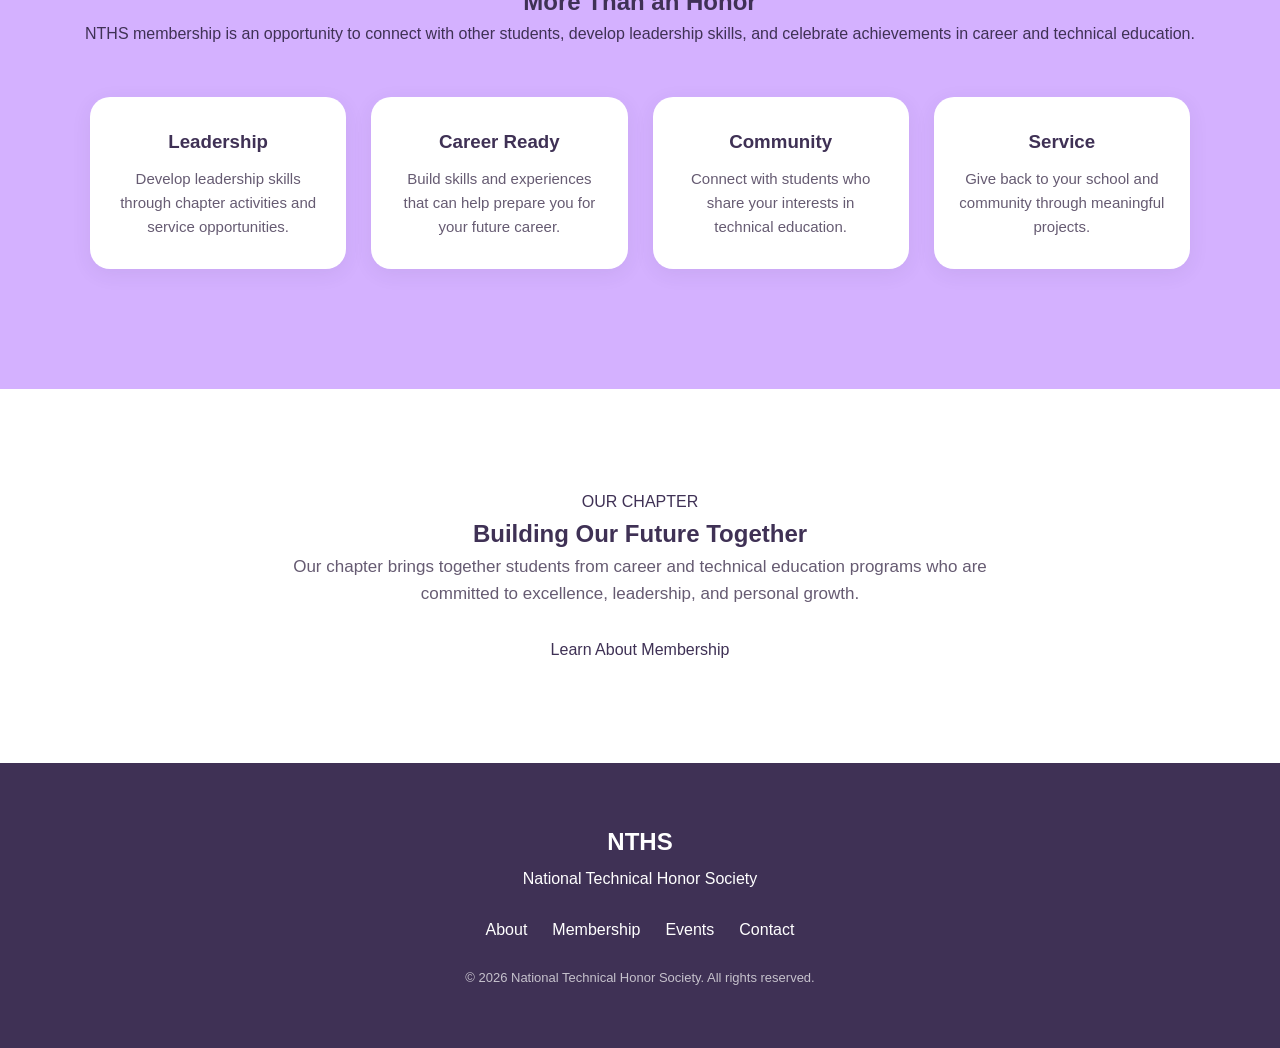
==== commit d7c70634: "fix bugs" ====
--- a/about.html
+++ b/about.html
@@ -104,7 +104,7 @@
                 <p class="section-label">WHY JOIN?</p>
                 <h2>More Than an Honor</h2>
                 <p>
-                    NTHS membership is an opportunitiy to connect with other students, develop leadership skills, and celebrate achievements in career and technical education.
+                    NTHS membership is an opportunity to connect with other students, develop leadership skills, and celebrate achievements in career and technical education.
                 </p>
 
             </div>
@@ -145,7 +145,7 @@
                 <p class="section-label">OUR CHAPTER</p>
                 <h2>Building Our Future Together</h2>
                 <p>
-                    Our chapter brings together students from career and technical education programs who are committed to excallence, leadership, and personal growth.
+                    Our chapter brings together students from career and technical education programs who are committed to excellence, leadership, and personal growth.
                 </p>
                 <a href="membership.html" class="button">
                     Learn About Membership
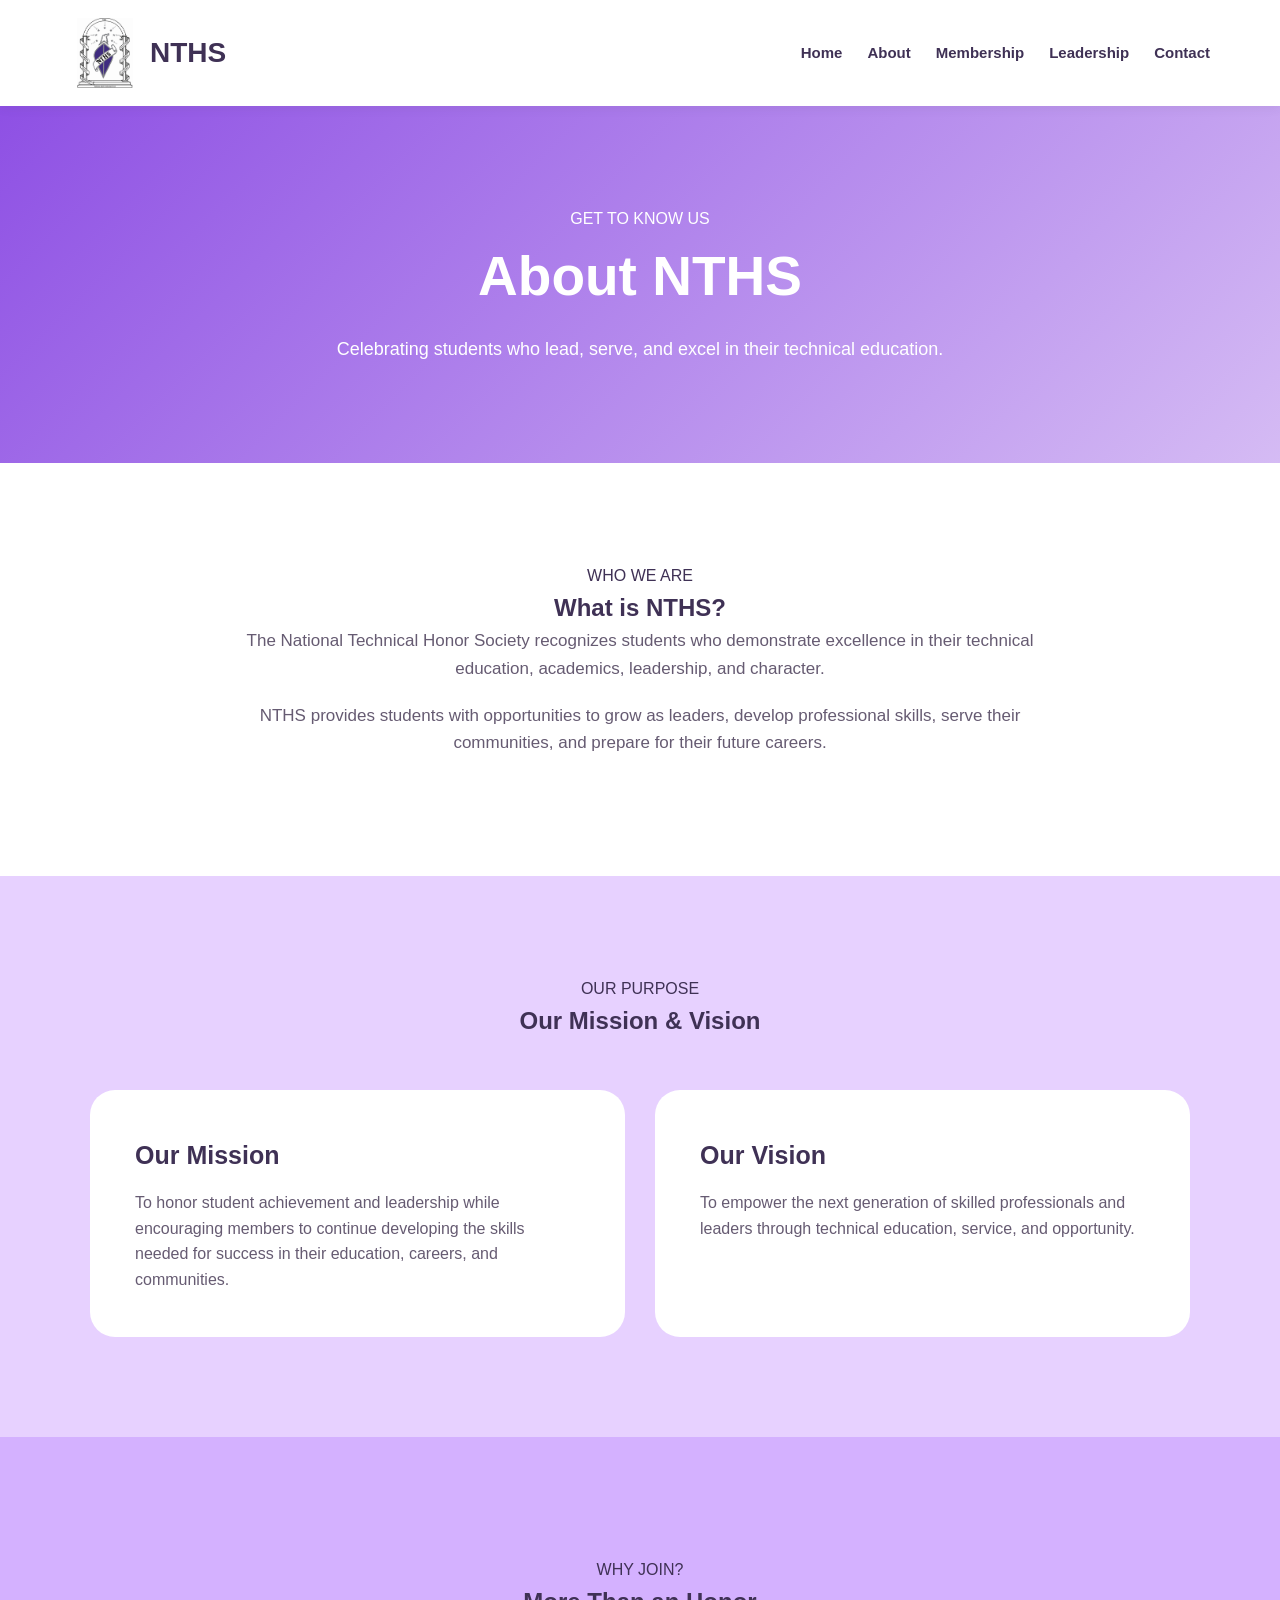
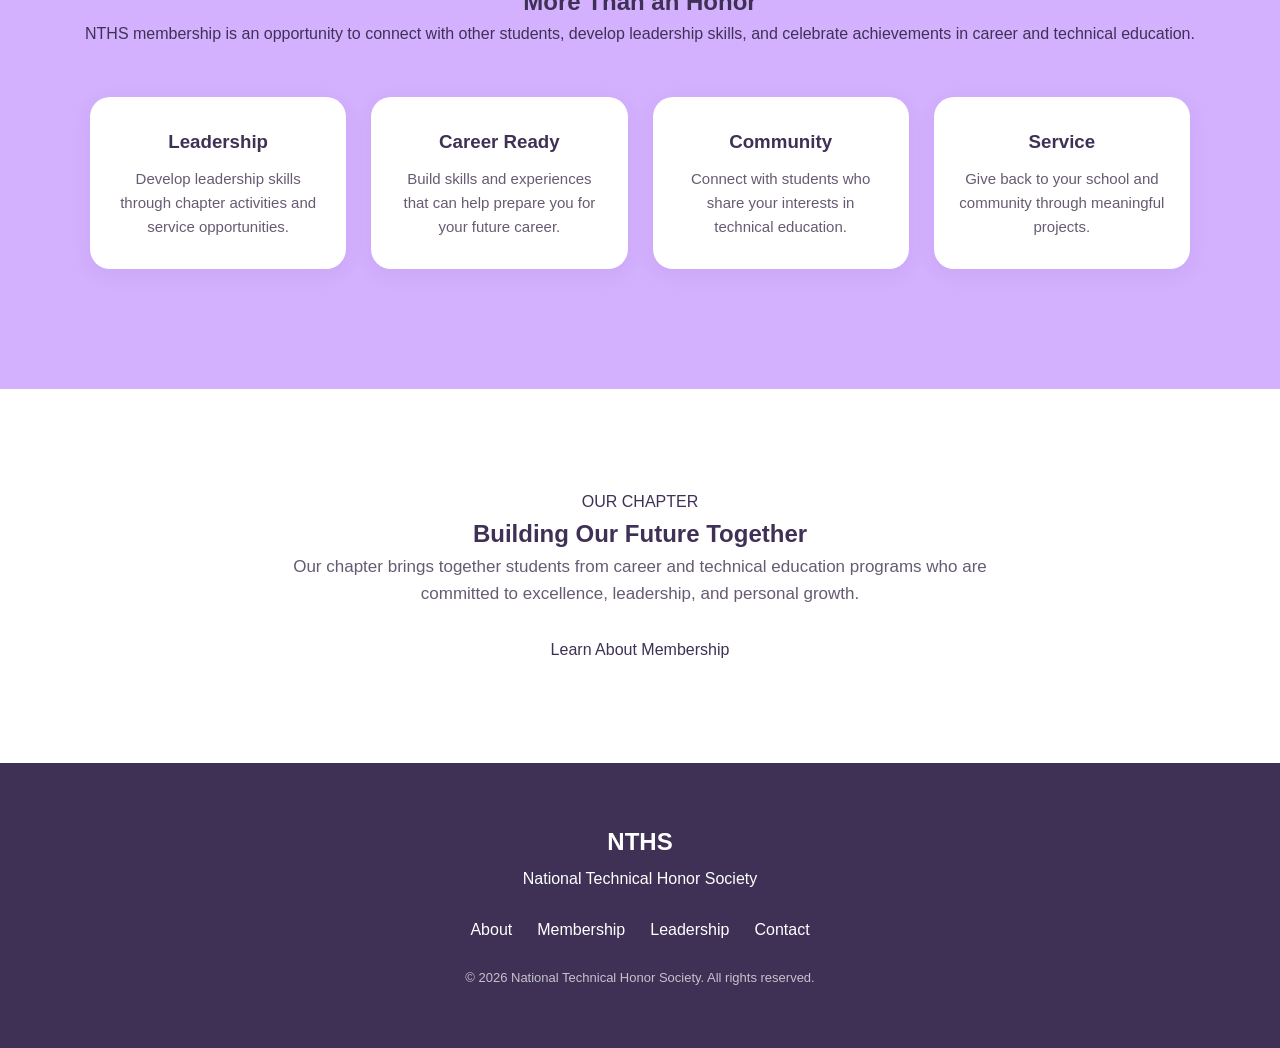
==== commit 83839acb: "changed website overall style" ====
--- a/about.html
+++ b/about.html
@@ -22,8 +22,6 @@
                 <li><a href="about.html">About</a></li>
                 <li><a href="membership.html">Membership</a></li>
                 <li><a href="leadership.html">Leadership</a></li>
-                <li><a href="events.html">Events</a></li>
-                <li><a href="resources.html">Resources</a></li>
                 <li><a href="contact.html">Contact</a></li>
             </ul>
 
@@ -161,14 +159,14 @@
                     National Technical Honor Society
                 </p>
                 <div class="footer-links">
-                <a href="about.html">About</a>
-                <a href="membership.html">Membership</a>
-                <a href="events.html">Events</a>
-                <a href="contact.html">Contact</a>
-            </div>
-            <p class="copyright">
-                 &copy; 2026 National Technical Honor Society. All rights reserved.
-            </p>
+                    <a href="about.html">About</a>
+                    <a href="membership.html">Membership</a>
+                    <a href="leadership.html">Leadership</a>
+                    <a href="contact.html">Contact</a>
+                </div>
+                <p class="copyright">
+                     &copy; 2026 National Technical Honor Society. All rights reserved.
+                </p>
             </div>
            </footer>
 </body>
--- a/about.css
+++ b/about.css
@@ -250,25 +250,51 @@
 }
 
 /* =========================
-   ABOUT MOBILE
-========================= */
+   MOBILE
+========================= */
+
 @media (max-width: 800px) {
-    .mission-section {
-        grid-template-columns: 1fr;
-    }
-    .benefit-container {
-        grid-template-columns: repeat(2, 1fr);
-    }
+
+    .navbar {
+        flex-direction: column;
+        gap: 15px;
+    }
+
+    .nav-links {
+        flex-wrap: wrap;
+        justify-content: center;
+        gap: 15px
+    }
+
     .page-header h1 {
         font-size: 42px;
     }
+
+    .mission-section {
+        grid-template-columns: repeat(2, 1fr);
+    }
+
+    .why-section {
+        grid-template-columns: repeat(2, 1fr);
+    }
+
+    .chapter-section {
+        grid-template-columns: 1fr;
+    }
 }
 
 @media (max-width: 500px) {
-    .benefit-container {
+
+    .pillar-container {
         grid-template-columns: 1fr;
     }
-    .info-card {
-        padding: 30px;
-    }
-}+
+    .page-header h1{
+        font-size: 35px;
+    }
+
+    h2 {
+        font-size: 30px;
+    }
+}
+
